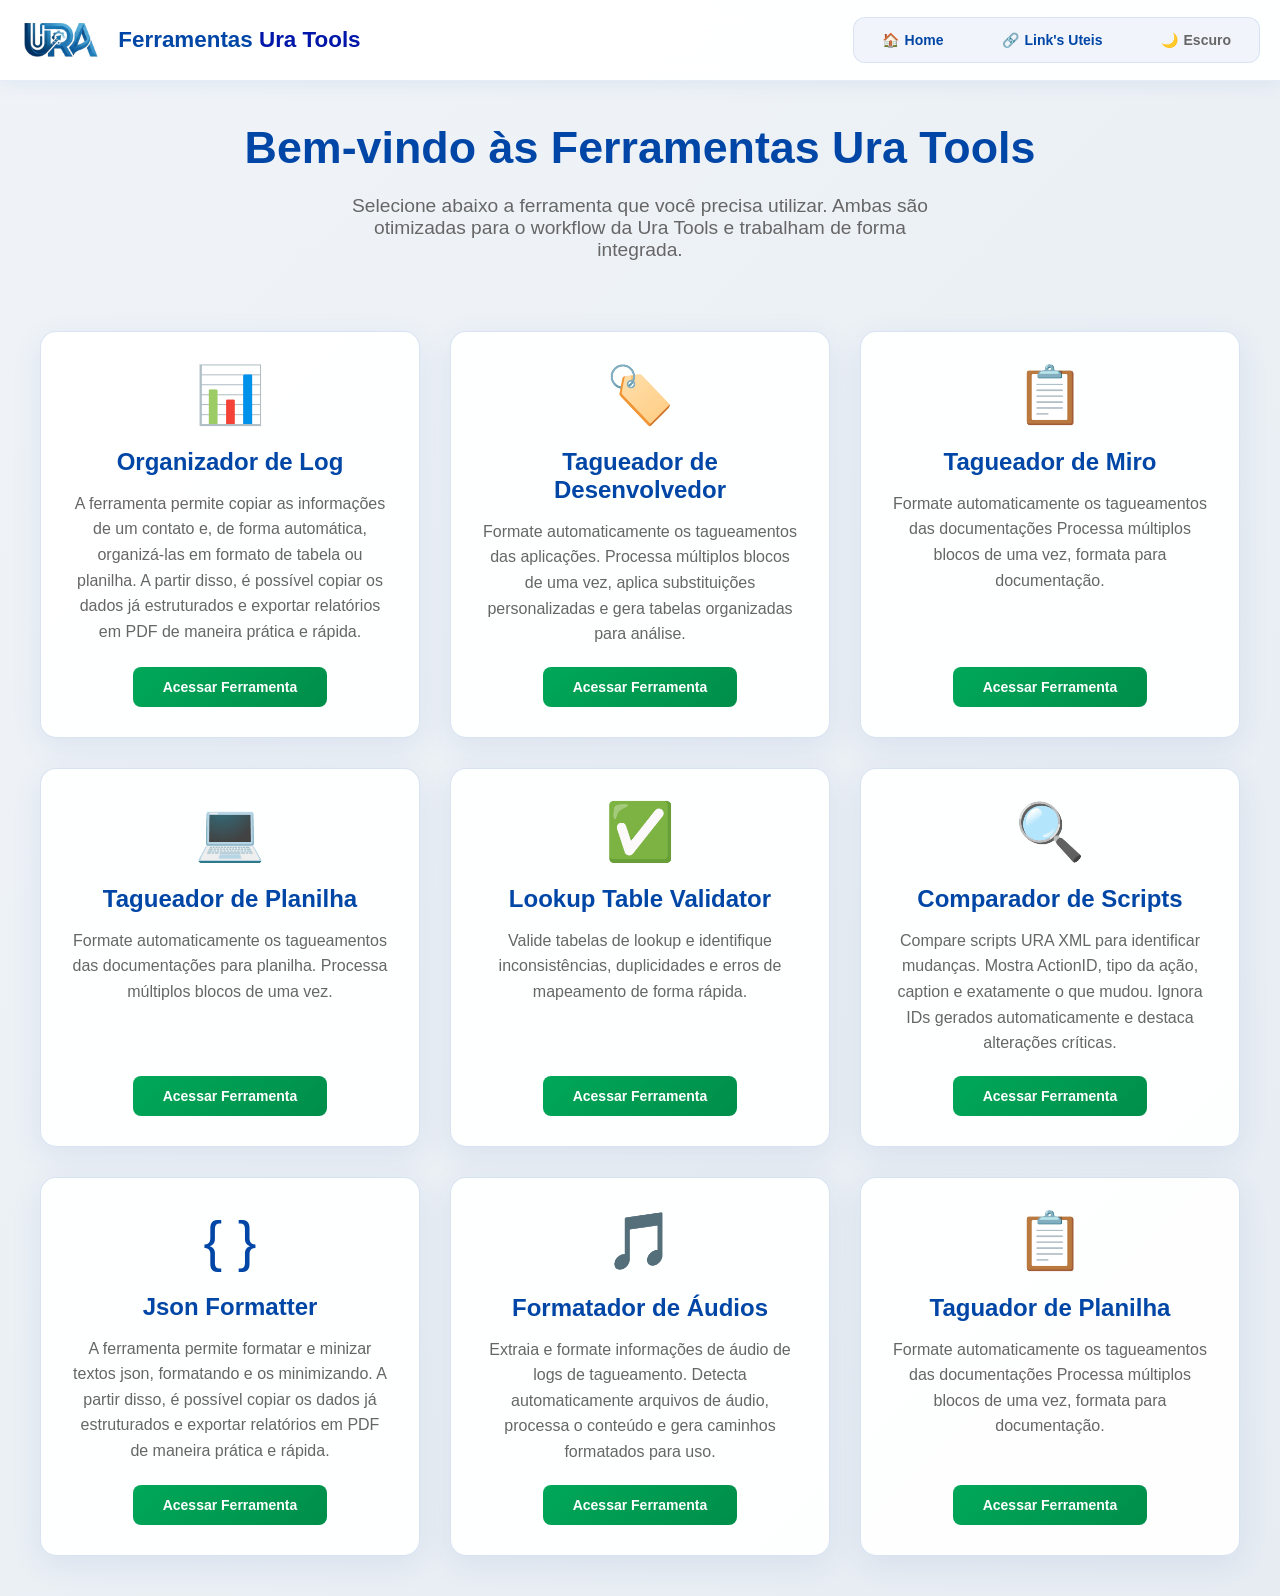
==== index.html @ 06b14080 "Update index.html" ====
<!DOCTYPE html>
<html lang="pt-BR">

<head>
    <meta charset="UTF-8">
    <link rel="icon" href="img/logo_ura_tools.png" type="image/png">
    <meta name="viewport" content="width=device-width, initial-scale=1.0">
    <title>Ferramentas Ura Tools</title>
    <style>
        * {
          box-sizing: border-box;
          margin: 0;
          padding: 0;
        }
    
        body {
          font-family: -apple-system, BlinkMacSystemFont, 'Segoe UI', 'Roboto', 'Oxygen', 'Ubuntu', 'Cantarell', sans-serif;
          background: linear-gradient(135deg, #f0f4f8 0%, #e6ecf2 100%);
          min-height: 100vh;
          color: #333333;
          display: flex;
          flex-direction: column;
          transition: background 0.3s, color 0.3s;
        }
    
        /* Header com logo e menu suspenso */
        .main-header {
          background: rgba(255, 255, 255, 0.95);
          backdrop-filter: blur(10px);
          border-bottom: 1px solid rgba(0, 70, 166, 0.1);
          padding: 15px 20px;
          display: flex;
          justify-content: space-between;
          align-items: center;
          box-shadow: 0 2px 20px rgba(0, 70, 166, 0.08);
          position: sticky;
          top: 0;
          z-index: 1000;
          transition: background 0.3s, border-color 0.3s;
        }
    
        .logo-container {
          display: flex;
          align-items: center;
          gap: 15px;
        }
    
        .porto-logo {
          height: 50px;
          width: auto;
        }
    
        .header-title {
          font-size: 1.4rem;
          font-weight: 700;
          color: #0046A6;
        }
    
        .brand-accent {
          color: #0016a8;
          font-weight: 600;
        }
    
        /* Menu horizontal */
        .nav-menu {
          display: flex;
          gap: 10px;
          background: rgba(0, 70, 166, 0.05);
          border-radius: 12px;
          padding: 4px;
          border: 1px solid rgba(0, 70, 166, 0.1);
        }
    
        .nav-button {
          padding: 10px 24px;
          font-size: 14px;
          font-weight: 600;
          border: none;
          border-radius: 8px;
          cursor: pointer;
          transition: all 0.3s;
          background: transparent;
          color: #0046A6;
          text-decoration: none;
          display: flex;
          align-items: center;
          gap: 6px;
        }
    
        .nav-button:hover {
          background: rgba(0, 70, 166, 0.1);
        }
    
        .nav-button.active {
          background: linear-gradient(135deg, #0046A6 0%, #003580 100%);
          color: white;
          box-shadow: 0 4px 12px rgba(0, 70, 166, 0.2);
        }

        /* Botão Tema */
        #themeToggle {
          color: #666;
        }
        #themeToggle:hover {
          background: rgba(0, 0, 0, 0.05);
        }
    
        /* Conteúdo principal */
        .main-content {
          flex: 1;
          padding: 40px 20px;
          display: flex;
          flex-direction: column;
          align-items: center;
        }
    
        .welcome-container {
          text-align: center;
          max-width: 800px;
          margin: 0 auto;
        }
    
        .welcome-title {
          font-size: clamp(2rem, 4vw, 2.8rem);
          font-weight: 700;
          color: #0046A6;
          margin-bottom: 20px;
          line-height: 1.2;
        }
    
        .welcome-subtitle {
          color: #666666;
          font-size: clamp(1rem, 2vw, 1.2rem);
          margin-bottom: 40px;
          max-width: 600px;
          margin-left: auto;
          margin-right: auto;
        }
    
        /* Cards das ferramentas */
        .tools-container {
          display: grid;
          grid-template-columns: repeat(auto-fit, minmax(300px, 1fr));
          gap: 30px;
          width: 100%;
          max-width: 1200px;
          margin-top: 30px;
        }
    
        .tool-card {
          background: rgba(255, 255, 255, 0.95);
          border: 1px solid rgba(0, 70, 166, 0.15);
          border-radius: 16px;
          padding: 30px;
          box-shadow: 0 8px 32px rgba(0, 70, 166, 0.08);
          transition: all 0.3s ease;
          text-decoration: none;
          color: inherit;
          display: flex;
          flex-direction: column;
          align-items: center;
          text-align: center;
        }
    
        .tool-card:hover {
          transform: translateY(-5px);
          box-shadow: 0 12px 40px rgba(0, 70, 166, 0.15);
          border-color: rgba(0, 70, 166, 0.3);
        }
    
        .tool-icon {
          font-size: 3.5rem;
          margin-bottom: 20px;
          color: #00A859;
        }
    
        .tool-title {
          font-size: 1.5rem;
          font-weight: 700;
          color: #0046A6;
          margin-bottom: 15px;
        }
    
        .tool-description {
          color: #666666;
          font-size: 1rem;
          line-height: 1.6;
          margin-bottom: 20px;
        }
    
        .tool-button {
          padding: 12px 30px;
          font-size: 14px;
          font-weight: 600;
          border: none;
          border-radius: 8px;
          cursor: pointer;
          transition: all 0.3s;
          background: linear-gradient(135deg, #00A859 0%, #008E4A 100%);
          color: white;
          text-decoration: none;
          margin-top: auto;
        }
    
        .tool-button:hover {
          background: linear-gradient(135deg, #008E4A 0%, #00743B 100%);
          transform: translateY(-2px);
          box-shadow: 0 6px 20px rgba(0, 168, 89, 0.2);
        }

        /* ============================
           MODO ESCURO (DARK MODE)
           ============================ */
        body.dark-mode {
          background: linear-gradient(135deg, #121619 0%, #1a2229 100%);
          color: #e0e0e0;
        }
        
        body.dark-mode .main-header {
          background: rgba(22, 28, 36, 0.95);
          border-bottom: 1px solid rgba(255, 255, 255, 0.05);
          box-shadow: 0 2px 20px rgba(0, 0, 0, 0.3);
        }

        body.dark-mode .header-title,
        body.dark-mode .welcome-title,
        body.dark-mode .tool-title {
          color: #66a3ff;
        }

        body.dark-mode .brand-accent {
          color: #8cbfff;
        }

        body.dark-mode .nav-menu {
          background: rgba(255, 255, 255, 0.03);
          border-color: rgba(255, 255, 255, 0.05);
        }

        body.dark-mode .nav-button:not(.active) {
          color: #a0a0a0;
        }

        body.dark-mode .nav-button:not(.active):hover {
          background: rgba(255, 255, 255, 0.08);
          color: #ffffff;
        }

        body.dark-mode #themeToggle {
          color: #e0e0e0;
        }

        body.dark-mode .welcome-subtitle,
        body.dark-mode .tool-description {
          color: #a0a0a0;
        }

        body.dark-mode .tool-card {
          background: rgba(30, 38, 46, 0.95);
          border-color: rgba(255, 255, 255, 0.05);
          box-shadow: 0 8px 32px rgba(0, 0, 0, 0.2);
        }

        body.dark-mode .tool-card:hover {
          border-color: rgba(102, 163, 255, 0.3);
          box-shadow: 0 12px 40px rgba(0, 0, 0, 0.4);
        }
    
        /* Responsividade */
        @media (max-width: 768px) {
          .main-header {
            flex-direction: column;
            gap: 15px;
            padding: 15px;
          }
    
          .logo-container {
            flex-direction: column;
            text-align: center;
            gap: 10px;
          }
    
          .porto-logo {
            height: 40px;
          }
    
          .nav-menu {
            width: 100%;
            justify-content: center;
          }
    
          .nav-button {
            padding: 8px 16px;
            font-size: 13px;
            flex: 1;
            justify-content: center;
          }
    
          .tools-container {
            grid-template-columns: 1fr;
          }
    
          .tool-card {
            padding: 20px;
          }
        }
    
        @media (max-width: 480px) {
          .nav-menu {
            flex-direction: column;
            gap: 5px;
            background: transparent;
            border: none;
            padding: 0;
          }
    
          .nav-button {
            width: 100%;
            border: 1px solid rgba(0, 70, 166, 0.1);
            border-radius: 8px;
            background: rgba(255, 255, 255, 0.9);
          }

          body.dark-mode .nav-button {
            background: rgba(30, 38, 46, 0.9);
            border-color: rgba(255, 255, 255, 0.1);
          }
    
          .welcome-title {
            font-size: 1.8rem;
          }
    
          .main-content {
            padding: 20px 15px;
          }
        }
    </style>
</head>

<body>
    <!-- Header com logo e menu -->
    <header class="main-header">
        <div class="logo-container">
            <img src="img/logo_ura_tools.png" alt="Ura Tools" class="porto-logo" title="Ura Tools">
            <div class="header-title">Ferramentas <span class="brand-accent">Ura Tools</span></div>
        </div>

        <nav class="nav-menu">
            <a class='nav-button active' href=''>
                <span>🏠</span> Home
            </a>
            <a class='nav-button active' href='links_uteis.html'>
                <span>🔗</span> Link's Uteis
            </a>
            <!-- Botão de Modo Escuro adicionado aqui -->
            <button id="themeToggle" class="nav-button">
                <span id="themeIcon">🌙</span> <span id="themeText">Escuro</span>
            </button>
        </nav>
    </header>

    <!-- Conteúdo principal -->
    <main class="main-content">
        <div class="welcome-container">
            <h1 class="welcome-title">Bem-vindo às Ferramentas Ura Tools</h1>
            <p class="welcome-subtitle">
                Selecione abaixo a ferramenta que você precisa utilizar. Ambas são otimizadas para o workflow da Ura Tools e trabalham de forma integrada.
            </p>
        </div>

        <div class="tools-container">
            <!-- Card do Auto Tagueador -->
            <a href="https://ura-log-viewer-uni.netlify.app" class="tool-card">
                <div class="tool-icon">📊</div>
                <h2 class="tool-title">Organizador de Log</h2>
                <p class="tool-description">
                    A ferramenta permite copiar as informações de um contato e, de forma automática, organizá-las em formato de tabela ou planilha. A partir disso, é possível copiar os dados já estruturados e exportar relatórios em PDF de maneira prática e rápida. </p>
                <span class="tool-button">Acessar Ferramenta</span>
            </a>

            <a class='tool-card' href='/tagueador_porto.html'>
                <div class="tool-icon">🏷️</div>
                <h2 class="tool-title">Tagueador de Desenvolvedor</h2>
                <p class="tool-description">
                    Formate automaticamente os tagueamentos das aplicações. Processa múltiplos blocos de uma vez, aplica substituições personalizadas e gera tabelas organizadas para análise.
                </p>
                <span class="tool-button">Acessar Ferramenta</span>
            </a>

            <a href="https://ura-tag-builder.netlify.app" class="tool-card">
                <div class="tool-icon">📋</div>
                <h2 class="tool-title">Tagueador de Miro</h2>
                <p class="tool-description">
                    Formate automaticamente os tagueamentos das documentações Processa múltiplos blocos de uma vez, formata para documentação.
                </p>
                <span class="tool-button">Acessar Ferramenta</span>
            </a>

            <a class='tool-card' href='/tagueador_miro_planilha.html'>
                <div class="tool-icon">💻</div>
                <h2 class="tool-title">Tagueador de Planilha</h2>
                <p class="tool-description">
                    Formate automaticamente os tagueamentos das documentações para planilha. Processa múltiplos blocos de uma vez.
                </p>
                <span class="tool-button">Acessar Ferramenta</span>
            </a>

            <a href="https://lookup-table-validator.netlify.app" class="tool-card">
                <div class="tool-icon">✅</div>
                <h2 class="tool-title">Lookup Table Validator</h2>
                <p class="tool-description">
                    Valide tabelas de lookup e identifique inconsistências, duplicidades e erros de mapeamento de forma rápida.
                </p>
                <span class="tool-button">Acessar Ferramenta</span>
            </a>

            <!-- Card do Comparador de Scripts -->
            <a class='tool-card' href='/comparador_scripts.html'>
                <div class="tool-icon">🔍</div>
                <h2 class="tool-title">Comparador de Scripts</h2>
                <p class="tool-description">
                    Compare scripts URA XML para identificar mudanças. Mostra ActionID, tipo da ação, caption e exatamente o que mudou. Ignora IDs gerados automaticamente e destaca alterações críticas.
                </p>
                <span class="tool-button">Acessar Ferramenta</span>
            </a>

            <a class='tool-card' href='/json_formatter.html'>
                <div class="tool-icon" style="color: #0046A6;">{ }</div>
                <h2 class="tool-title">Json Formatter</h2>
                <p class="tool-description"> A ferramenta permite formatar e minizar textos json, formatando e os minimizando. A partir disso, é possível copiar os dados já estruturados e exportar relatórios em PDF de maneira prática e rápida.</p>
                <span class="tool-button">Acessar Ferramenta</span>
            </a>

            <!-- Card do Formatador de Áudios -->
            <a class='tool-card' href='/formatador_audios.html'>
                <div class="tool-icon">🎵</div>
                <h2 class="tool-title">Formatador de Áudios</h2>
                <p class="tool-description">
                    Extraia e formate informações de áudio de logs de tagueamento. Detecta automaticamente arquivos de áudio, processa o conteúdo e gera caminhos formatados para uso.
                </p>
                <span class="tool-button">Acessar Ferramenta</span>
            </a>

            <a class='tool-card' href='/tagueador_planilha_miro.html'>
                <div class="tool-icon">📋</div>
                <h2 class="tool-title">Taguador de Planilha</h2>
                <p class="tool-description">
                    Formate automaticamente os tagueamentos das documentações Processa múltiplos blocos de uma vez, formata para documentação.
                </p>
                <span class="tool-button">Acessar Ferramenta</span>
            </a>

        </div>
    </main>

    <script>
        document.addEventListener('DOMContentLoaded', function() {
            // Lógica do menu ativo
            const currentPage = window.location.pathname.split('/').pop() || 'index.html';
            const navButtons = document.querySelectorAll('a.nav-button');
            
            navButtons.forEach(button => {
                button.classList.remove('active');
                const href = button.getAttribute('href');
                if (currentPage === href || (currentPage === '' && href === 'index.html')) {
                    button.classList.add('active');
                }
            });

            // Lógica do Modo Escuro
            const themeToggle = document.getElementById('themeToggle');
            const themeIcon = document.getElementById('themeIcon');
            const themeText = document.getElementById('themeText');
            const body = document.body;

            // Verifica a preferência salva no localStorage ao carregar
            if (localStorage.getItem('theme') === 'dark') {
                body.classList.add('dark-mode');
                themeIcon.textContent = '☀️';
                themeText.textContent = 'Claro';
            }

            themeToggle.addEventListener('click', () => {
                body.classList.toggle('dark-mode');
                
                if (body.classList.contains('dark-mode')) {
                    localStorage.setItem('theme', 'dark');
                    themeIcon.textContent = '☀️';
                    themeText.textContent = 'Claro';
                } else {
                    localStorage.setItem('theme', 'light');
                    themeIcon.textContent = '🌙';
                    themeText.textContent = 'Escuro';
                }
            });
        });
    </script>
</body>
</html>
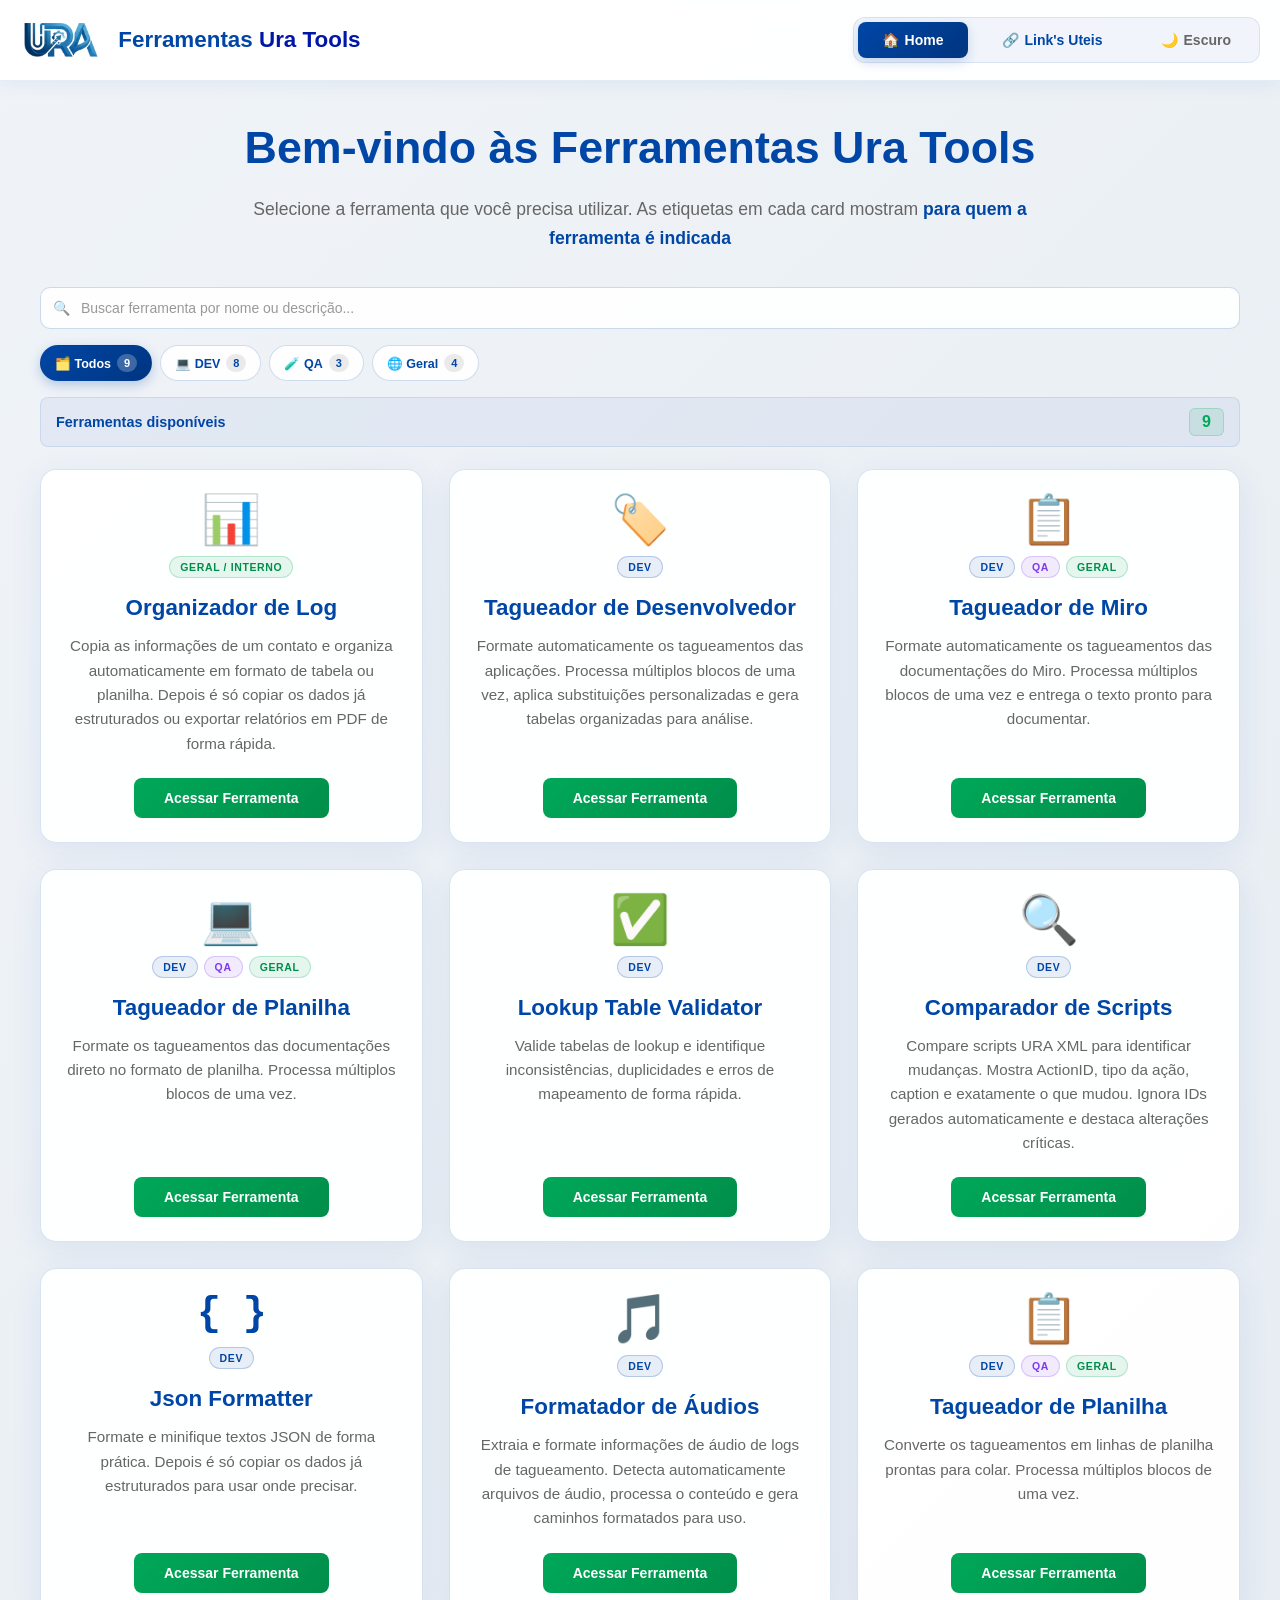
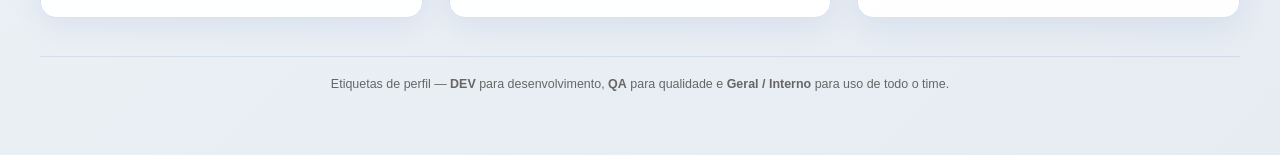
==== commit e1614fc0: "Update index.html" ====
--- a/index.html
+++ b/index.html
@@ -12,18 +12,32 @@
           margin: 0;
           padding: 0;
         }
-    
+
+        :root {
+          --azul: #0046A6;
+          --azul-esc: #003580;
+          --verde: #00A859;
+          --verde-esc: #008E4A;
+          --texto: #333333;
+          --muted: #666666;
+        }
+
+        html {
+          -webkit-text-size-adjust: 100%;
+        }
+
         body {
           font-family: -apple-system, BlinkMacSystemFont, 'Segoe UI', 'Roboto', 'Oxygen', 'Ubuntu', 'Cantarell', sans-serif;
           background: linear-gradient(135deg, #f0f4f8 0%, #e6ecf2 100%);
           min-height: 100vh;
-          color: #333333;
+          color: var(--texto);
           display: flex;
           flex-direction: column;
           transition: background 0.3s, color 0.3s;
-        }
-    
-        /* Header com logo e menu suspenso */
+          -webkit-font-smoothing: antialiased;
+        }
+
+        /* ===================== HEADER ===================== */
         .main-header {
           background: rgba(255, 255, 255, 0.95);
           backdrop-filter: blur(10px);
@@ -38,30 +52,29 @@
           z-index: 1000;
           transition: background 0.3s, border-color 0.3s;
         }
-    
+
         .logo-container {
           display: flex;
           align-items: center;
           gap: 15px;
         }
-    
+
         .porto-logo {
           height: 50px;
           width: auto;
         }
-    
+
         .header-title {
           font-size: 1.4rem;
           font-weight: 700;
           color: #0046A6;
         }
-    
+
         .brand-accent {
           color: #0016a8;
           font-weight: 600;
         }
-    
-        /* Menu horizontal */
+
         .nav-menu {
           display: flex;
           gap: 10px;
@@ -70,7 +83,7 @@
           padding: 4px;
           border: 1px solid rgba(0, 70, 166, 0.1);
         }
-    
+
         .nav-button {
           padding: 10px 24px;
           font-size: 14px;
@@ -85,41 +98,50 @@
           display: flex;
           align-items: center;
           gap: 6px;
-        }
-    
+          font-family: inherit;
+        }
+
         .nav-button:hover {
           background: rgba(0, 70, 166, 0.1);
         }
-    
+
         .nav-button.active {
           background: linear-gradient(135deg, #0046A6 0%, #003580 100%);
           color: white;
           box-shadow: 0 4px 12px rgba(0, 70, 166, 0.2);
         }
 
-        /* Botão Tema */
+        .nav-button:focus-visible,
+        .chip:focus-visible,
+        .search input:focus-visible {
+          outline: 2px solid var(--verde);
+          outline-offset: 2px;
+        }
+
         #themeToggle {
           color: #666;
         }
+
         #themeToggle:hover {
           background: rgba(0, 0, 0, 0.05);
         }
-    
-        /* Conteúdo principal */
+
+        /* ===================== CONTEÚDO ===================== */
         .main-content {
           flex: 1;
-          padding: 40px 20px;
+          padding: 40px 20px 60px;
           display: flex;
           flex-direction: column;
           align-items: center;
-        }
-    
+          width: 100%;
+        }
+
         .welcome-container {
           text-align: center;
-          max-width: 800px;
+          max-width: 840px;
           margin: 0 auto;
         }
-    
+
         .welcome-title {
           font-size: clamp(2rem, 4vw, 2.8rem);
           font-weight: 700;
@@ -127,33 +149,199 @@
           margin-bottom: 20px;
           line-height: 1.2;
         }
-    
+
         .welcome-subtitle {
-          color: #666666;
-          font-size: clamp(1rem, 2vw, 1.2rem);
-          margin-bottom: 40px;
-          max-width: 600px;
-          margin-left: auto;
-          margin-right: auto;
-        }
-    
-        /* Cards das ferramentas */
+          color: var(--muted);
+          font-size: clamp(1rem, 2vw, 1.1rem);
+          line-height: 1.65;
+          margin: 0 auto;
+        }
+
+        .welcome-subtitle strong {
+          color: #0046A6;
+          font-weight: 600;
+        }
+
+        /* ===================== TOOLBAR ===================== */
+        .tools-section {
+          width: 100%;
+          max-width: 1200px;
+          margin-top: 34px;
+        }
+
+        .toolbar {
+          display: flex;
+          gap: 12px;
+          flex-wrap: wrap;
+          align-items: center;
+          margin-bottom: 16px;
+        }
+
+        .search {
+          position: relative;
+          flex: 1;
+          min-width: 240px;
+        }
+
+        .search::before {
+          content: "🔍";
+          position: absolute;
+          left: 13px;
+          top: 50%;
+          transform: translateY(-50%);
+          font-size: 14px;
+          opacity: 0.65;
+          pointer-events: none;
+          line-height: 1;
+        }
+
+        .search input {
+          width: 100%;
+          padding: 12px 46px 12px 40px;
+          border: 1px solid rgba(0, 70, 166, 0.2);
+          border-radius: 10px;
+          font-family: inherit;
+          font-size: 14px;
+          background: rgba(255, 255, 255, 0.9);
+          color: var(--texto);
+          transition: all 0.3s;
+        }
+
+        .search input::placeholder {
+          color: #999999;
+        }
+
+        .search input:focus {
+          border-color: var(--verde);
+          outline: none;
+          box-shadow: 0 0 0 3px rgba(0, 168, 89, 0.1);
+        }
+
+        .search input::-webkit-search-cancel-button {
+          display: none;
+        }
+
+        .search__clear {
+          position: absolute;
+          right: 8px;
+          top: 50%;
+          transform: translateY(-50%);
+          border: none;
+          background: transparent;
+          cursor: pointer;
+          font-size: 14px;
+          line-height: 1;
+          color: var(--muted);
+          padding: 7px 9px;
+          border-radius: 7px;
+          font-family: inherit;
+          transition: background 0.2s, color 0.2s;
+          display: none;
+        }
+
+        .search__clear:hover {
+          background: rgba(0, 70, 166, 0.08);
+          color: #0046A6;
+        }
+
+        .search__clear.is-visible {
+          display: block;
+        }
+
+        /* ===================== CHIPS DE FILTRO ===================== */
+        .chips {
+          display: flex;
+          flex-wrap: wrap;
+          gap: 8px;
+          margin-bottom: 16px;
+        }
+
+        .chip {
+          display: inline-flex;
+          align-items: center;
+          gap: 6px;
+          padding: 8px 14px;
+          border-radius: 999px;
+          border: 1px solid rgba(0, 70, 166, 0.18);
+          background: rgba(255, 255, 255, 0.9);
+          color: #0046A6;
+          font-family: inherit;
+          font-size: 12.5px;
+          font-weight: 600;
+          cursor: pointer;
+          transition: all 0.25s;
+          white-space: nowrap;
+        }
+
+        .chip:hover {
+          background: rgba(0, 70, 166, 0.08);
+          transform: translateY(-1px);
+        }
+
+        .chip.active {
+          background: linear-gradient(135deg, #0046A6 0%, #003580 100%);
+          color: #ffffff;
+          border-color: transparent;
+          box-shadow: 0 4px 12px rgba(0, 70, 166, 0.25);
+        }
+
+        .chip__count {
+          font-size: 11px;
+          font-weight: 700;
+          background: rgba(0, 0, 0, 0.08);
+          border-radius: 999px;
+          padding: 1px 7px;
+          line-height: 1.5;
+        }
+
+        .chip.active .chip__count {
+          background: rgba(255, 255, 255, 0.24);
+        }
+
+        /* ===================== CONTADOR ===================== */
+        .contador-resultados {
+          display: flex;
+          align-items: center;
+          justify-content: space-between;
+          margin-bottom: 22px;
+          padding: 10px 15px;
+          background: rgba(0, 70, 166, 0.05);
+          border-radius: 8px;
+          border: 1px solid rgba(0, 70, 166, 0.1);
+        }
+
+        .contador-texto {
+          font-weight: 600;
+          color: #0046A6;
+          font-size: 0.9rem;
+        }
+
+        .contador-numero {
+          font-weight: 700;
+          color: #00A859;
+          background: rgba(0, 168, 89, 0.1);
+          padding: 4px 12px;
+          border-radius: 6px;
+          border: 1px solid rgba(0, 168, 89, 0.2);
+          font-variant-numeric: tabular-nums;
+        }
+
+        /* ===================== GRID DE FERRAMENTAS ===================== */
         .tools-container {
           display: grid;
-          grid-template-columns: repeat(auto-fit, minmax(300px, 1fr));
-          gap: 30px;
+          grid-template-columns: repeat(auto-fit, minmax(290px, 1fr));
+          gap: 26px;
           width: 100%;
-          max-width: 1200px;
-          margin-top: 30px;
-        }
-    
+        }
+
         .tool-card {
+          position: relative;
           background: rgba(255, 255, 255, 0.95);
           border: 1px solid rgba(0, 70, 166, 0.15);
           border-radius: 16px;
-          padding: 30px;
+          padding: 26px 24px 24px;
           box-shadow: 0 8px 32px rgba(0, 70, 166, 0.08);
-          transition: all 0.3s ease;
+          transition: transform 0.3s ease, box-shadow 0.3s ease, border-color 0.3s ease, background 0.3s ease;
           text-decoration: none;
           color: inherit;
           display: flex;
@@ -161,33 +349,101 @@
           align-items: center;
           text-align: center;
         }
-    
+
         .tool-card:hover {
           transform: translateY(-5px);
           box-shadow: 0 12px 40px rgba(0, 70, 166, 0.15);
           border-color: rgba(0, 70, 166, 0.3);
         }
-    
+
+        .tool-card:focus-visible {
+          outline: 3px solid rgba(0, 168, 89, 0.5);
+          outline-offset: 3px;
+        }
+
+        .tool-card.is-hidden {
+          display: none;
+        }
+
+        .tool-card__head {
+          display: flex;
+          flex-direction: column;
+          align-items: center;
+          gap: 12px;
+          width: 100%;
+          margin-bottom: 16px;
+        }
+
         .tool-icon {
-          font-size: 3.5rem;
-          margin-bottom: 20px;
+          font-size: 3rem;
+          line-height: 1;
           color: #00A859;
         }
-    
+
+        .tool-icon--code {
+          color: #0046A6;
+          font-family: 'Courier New', Courier, monospace;
+          font-weight: 700;
+          font-size: 2.5rem;
+          letter-spacing: -0.03em;
+        }
+
+        /* ===================== ETIQUETAS DE PERFIL ===================== */
+        .tool-tags {
+          display: flex;
+          flex-wrap: wrap;
+          justify-content: center;
+          gap: 6px;
+        }
+
+        .tag {
+          display: inline-flex;
+          align-items: center;
+          gap: 4px;
+          padding: 4px 10px;
+          border-radius: 999px;
+          font-size: 10.5px;
+          font-weight: 700;
+          letter-spacing: 0.06em;
+          text-transform: uppercase;
+          white-space: nowrap;
+          border: 1px solid transparent;
+        }
+
+        .tag--dev {
+          color: #0046A6;
+          background: rgba(0, 70, 166, 0.09);
+          border-color: rgba(0, 70, 166, 0.22);
+        }
+
+        .tag--qa {
+          color: #7c3aed;
+          background: rgba(124, 58, 237, 0.10);
+          border-color: rgba(124, 58, 237, 0.22);
+        }
+
+        .tag--geral {
+          color: #008E4A;
+          background: rgba(0, 168, 89, 0.10);
+          border-color: rgba(0, 168, 89, 0.22);
+        }
+
         .tool-title {
-          font-size: 1.5rem;
+          font-size: 1.4rem;
           font-weight: 700;
           color: #0046A6;
-          margin-bottom: 15px;
-        }
-    
+          margin-bottom: 12px;
+          line-height: 1.25;
+        }
+
         .tool-description {
-          color: #666666;
-          font-size: 1rem;
+          color: var(--muted);
+          font-size: 0.95rem;
           line-height: 1.6;
-          margin-bottom: 20px;
-        }
-    
+          margin-bottom: 22px;
+          flex-grow: 1;
+        }
+
         .tool-button {
           padding: 12px 30px;
           font-size: 14px;
@@ -201,21 +457,63 @@
           text-decoration: none;
           margin-top: auto;
         }
-    
-        .tool-button:hover {
+
+        .tool-card:hover .tool-button {
           background: linear-gradient(135deg, #008E4A 0%, #00743B 100%);
-          transform: translateY(-2px);
           box-shadow: 0 6px 20px rgba(0, 168, 89, 0.2);
         }
 
+        /* ===================== ESTADO VAZIO ===================== */
+        .empty-state {
+          padding: 50px 20px;
+          text-align: center;
+          color: var(--muted);
+          border: 1px dashed rgba(0, 70, 166, 0.2);
+          border-radius: 12px;
+          background: rgba(0, 70, 166, 0.02);
+        }
+
+        .empty-state[hidden] {
+          display: none;
+        }
+
+        .empty-state__icon {
+          font-size: 2rem;
+          display: block;
+          margin-bottom: 10px;
+        }
+
+        .empty-state__title {
+          font-weight: 700;
+          color: #0046A6;
+          margin-bottom: 4px;
+        }
+
+        .empty-state__text {
+          font-size: 0.85rem;
+        }
+
+        /* ===================== RODAPÉ ===================== */
+        .page-footer {
+          width: 100%;
+          max-width: 1200px;
+          margin-top: 38px;
+          padding-top: 18px;
+          border-top: 1px solid rgba(0, 70, 166, 0.1);
+          font-size: 0.78rem;
+          color: var(--muted);
+          text-align: center;
+          line-height: 1.6;
+        }
+
         /* ============================
-           MODO ESCURO (DARK MODE)
+           MODO ESCURO
            ============================ */
         body.dark-mode {
           background: linear-gradient(135deg, #121619 0%, #1a2229 100%);
           color: #e0e0e0;
         }
-        
+
         body.dark-mode .main-header {
           background: rgba(22, 28, 36, 0.95);
           border-bottom: 1px solid rgba(255, 255, 255, 0.05);
@@ -224,7 +522,10 @@
 
         body.dark-mode .header-title,
         body.dark-mode .welcome-title,
-        body.dark-mode .tool-title {
+        body.dark-mode .tool-title,
+        body.dark-mode .contador-texto,
+        body.dark-mode .empty-state__title,
+        body.dark-mode .welcome-subtitle strong {
           color: #66a3ff;
         }
 
@@ -251,7 +552,9 @@
         }
 
         body.dark-mode .welcome-subtitle,
-        body.dark-mode .tool-description {
+        body.dark-mode .tool-description,
+        body.dark-mode .page-footer,
+        body.dark-mode .empty-state {
           color: #a0a0a0;
         }
 
@@ -265,46 +568,120 @@
           border-color: rgba(102, 163, 255, 0.3);
           box-shadow: 0 12px 40px rgba(0, 0, 0, 0.4);
         }
-    
-        /* Responsividade */
+
+        body.dark-mode .tool-icon--code {
+          color: #66a3ff;
+        }
+
+        body.dark-mode .tag--dev {
+          color: #8cbfff;
+          background: rgba(102, 163, 255, 0.14);
+          border-color: rgba(102, 163, 255, 0.28);
+        }
+
+        body.dark-mode .tag--qa {
+          color: #c4a3ff;
+          background: rgba(196, 163, 255, 0.14);
+          border-color: rgba(196, 163, 255, 0.28);
+        }
+
+        body.dark-mode .tag--geral {
+          color: #4ade80;
+          background: rgba(74, 222, 128, 0.14);
+          border-color: rgba(74, 222, 128, 0.28);
+        }
+
+        body.dark-mode .search input {
+          background: rgba(22, 28, 36, 0.9);
+          border-color: rgba(255, 255, 255, 0.1);
+          color: #e0e0e0;
+        }
+
+        body.dark-mode .search input::placeholder {
+          color: #666;
+        }
+
+        body.dark-mode .search__clear:hover {
+          background: rgba(255, 255, 255, 0.08);
+          color: #e0e0e0;
+        }
+
+        body.dark-mode .chip {
+          background: rgba(30, 38, 46, 0.9);
+          border-color: rgba(255, 255, 255, 0.08);
+          color: #a9c0e0;
+        }
+
+        body.dark-mode .chip:hover {
+          background: rgba(255, 255, 255, 0.06);
+        }
+
+        body.dark-mode .chip.active {
+          background: linear-gradient(135deg, #0052d7 0%, #003580 100%);
+          color: #ffffff;
+        }
+
+        body.dark-mode .chip__count {
+          background: rgba(255, 255, 255, 0.1);
+        }
+
+        body.dark-mode .contador-resultados {
+          background: rgba(255, 255, 255, 0.03);
+          border-color: rgba(255, 255, 255, 0.05);
+        }
+
+        body.dark-mode .empty-state {
+          border-color: rgba(255, 255, 255, 0.12);
+          background: rgba(255, 255, 255, 0.02);
+        }
+
+        body.dark-mode .page-footer {
+          border-top-color: rgba(255, 255, 255, 0.07);
+        }
+
+        /* ===================== RESPONSIVO ===================== */
         @media (max-width: 768px) {
           .main-header {
             flex-direction: column;
             gap: 15px;
             padding: 15px;
           }
-    
+
           .logo-container {
             flex-direction: column;
             text-align: center;
             gap: 10px;
           }
-    
+
           .porto-logo {
             height: 40px;
           }
-    
+
           .nav-menu {
             width: 100%;
             justify-content: center;
           }
-    
+
           .nav-button {
             padding: 8px 16px;
             font-size: 13px;
             flex: 1;
             justify-content: center;
           }
-    
+
+          .main-content {
+            padding: 28px 15px 46px;
+          }
+
           .tools-container {
             grid-template-columns: 1fr;
           }
-    
+
           .tool-card {
-            padding: 20px;
-          }
-        }
-    
+            padding: 22px 18px 20px;
+          }
+        }
+
         @media (max-width: 480px) {
           .nav-menu {
             flex-direction: column;
@@ -313,7 +690,7 @@
             border: none;
             padding: 0;
           }
-    
+
           .nav-button {
             width: 100%;
             border: 1px solid rgba(0, 70, 166, 0.1);
@@ -325,13 +702,30 @@
             background: rgba(30, 38, 46, 0.9);
             border-color: rgba(255, 255, 255, 0.1);
           }
-    
+
           .welcome-title {
             font-size: 1.8rem;
           }
-    
-          .main-content {
-            padding: 20px 15px;
+
+          .tool-icon {
+            font-size: 2.6rem;
+          }
+
+          .tool-title {
+            font-size: 1.25rem;
+          }
+
+          .tool-button {
+            width: 100%;
+            text-align: center;
+          }
+        }
+
+        @media (prefers-reduced-motion: reduce) {
+          *, *::before, *::after {
+            animation-duration: 0.01ms !important;
+            animation-iteration-count: 1 !important;
+            transition-duration: 0.01ms !important;
           }
         }
     </style>
@@ -346,14 +740,13 @@
         </div>
 
         <nav class="nav-menu">
-            <a class='nav-button active' href=''>
+            <a href="index.html" class="nav-button active">
                 <span>🏠</span> Home
             </a>
-            <a class='nav-button active' href='links_uteis.html'>
+            <a href="links_uteis.html" class="nav-button">
                 <span>🔗</span> Link's Uteis
             </a>
-            <!-- Botão de Modo Escuro adicionado aqui -->
-            <button id="themeToggle" class="nav-button">
+            <button id="themeToggle" class="nav-button" type="button">
                 <span id="themeIcon">🌙</span> <span id="themeText">Escuro</span>
             </button>
         </nav>
@@ -364,135 +757,354 @@
         <div class="welcome-container">
             <h1 class="welcome-title">Bem-vindo às Ferramentas Ura Tools</h1>
             <p class="welcome-subtitle">
-                Selecione abaixo a ferramenta que você precisa utilizar. Ambas são otimizadas para o workflow da Ura Tools e trabalham de forma integrada.
+                Selecione a ferramenta que você precisa utilizar. As etiquetas em cada card mostram
+                <strong>para quem a ferramenta é indicada</strong>
             </p>
         </div>
 
-        <div class="tools-container">
-            <!-- Card do Auto Tagueador -->
-            <a href="https://ura-log-viewer-uni.netlify.app" class="tool-card">
-                <div class="tool-icon">📊</div>
-                <h2 class="tool-title">Organizador de Log</h2>
-                <p class="tool-description">
-                    A ferramenta permite copiar as informações de um contato e, de forma automática, organizá-las em formato de tabela ou planilha. A partir disso, é possível copiar os dados já estruturados e exportar relatórios em PDF de maneira prática e rápida. </p>
-                <span class="tool-button">Acessar Ferramenta</span>
-            </a>
-
-            <a class='tool-card' href='/tagueador_porto.html'>
-                <div class="tool-icon">🏷️</div>
-                <h2 class="tool-title">Tagueador de Desenvolvedor</h2>
-                <p class="tool-description">
-                    Formate automaticamente os tagueamentos das aplicações. Processa múltiplos blocos de uma vez, aplica substituições personalizadas e gera tabelas organizadas para análise.
-                </p>
-                <span class="tool-button">Acessar Ferramenta</span>
-            </a>
-
-            <a href="https://ura-tag-builder.netlify.app" class="tool-card">
-                <div class="tool-icon">📋</div>
-                <h2 class="tool-title">Tagueador de Miro</h2>
-                <p class="tool-description">
-                    Formate automaticamente os tagueamentos das documentações Processa múltiplos blocos de uma vez, formata para documentação.
-                </p>
-                <span class="tool-button">Acessar Ferramenta</span>
-            </a>
-
-            <a class='tool-card' href='/tagueador_miro_planilha.html'>
-                <div class="tool-icon">💻</div>
-                <h2 class="tool-title">Tagueador de Planilha</h2>
-                <p class="tool-description">
-                    Formate automaticamente os tagueamentos das documentações para planilha. Processa múltiplos blocos de uma vez.
-                </p>
-                <span class="tool-button">Acessar Ferramenta</span>
-            </a>
-
-            <a href="https://lookup-table-validator.netlify.app" class="tool-card">
-                <div class="tool-icon">✅</div>
-                <h2 class="tool-title">Lookup Table Validator</h2>
-                <p class="tool-description">
-                    Valide tabelas de lookup e identifique inconsistências, duplicidades e erros de mapeamento de forma rápida.
-                </p>
-                <span class="tool-button">Acessar Ferramenta</span>
-            </a>
-
-            <!-- Card do Comparador de Scripts -->
-            <a class='tool-card' href='/comparador_scripts.html'>
-                <div class="tool-icon">🔍</div>
-                <h2 class="tool-title">Comparador de Scripts</h2>
-                <p class="tool-description">
-                    Compare scripts URA XML para identificar mudanças. Mostra ActionID, tipo da ação, caption e exatamente o que mudou. Ignora IDs gerados automaticamente e destaca alterações críticas.
-                </p>
-                <span class="tool-button">Acessar Ferramenta</span>
-            </a>
-
-            <a class='tool-card' href='/json_formatter.html'>
-                <div class="tool-icon" style="color: #0046A6;">{ }</div>
-                <h2 class="tool-title">Json Formatter</h2>
-                <p class="tool-description"> A ferramenta permite formatar e minizar textos json, formatando e os minimizando. A partir disso, é possível copiar os dados já estruturados e exportar relatórios em PDF de maneira prática e rápida.</p>
-                <span class="tool-button">Acessar Ferramenta</span>
-            </a>
-
-            <!-- Card do Formatador de Áudios -->
-            <a class='tool-card' href='/formatador_audios.html'>
-                <div class="tool-icon">🎵</div>
-                <h2 class="tool-title">Formatador de Áudios</h2>
-                <p class="tool-description">
-                    Extraia e formate informações de áudio de logs de tagueamento. Detecta automaticamente arquivos de áudio, processa o conteúdo e gera caminhos formatados para uso.
-                </p>
-                <span class="tool-button">Acessar Ferramenta</span>
-            </a>
-
-            <a class='tool-card' href='/tagueador_planilha_miro.html'>
-                <div class="tool-icon">📋</div>
-                <h2 class="tool-title">Taguador de Planilha</h2>
-                <p class="tool-description">
-                    Formate automaticamente os tagueamentos das documentações Processa múltiplos blocos de uma vez, formata para documentação.
-                </p>
-                <span class="tool-button">Acessar Ferramenta</span>
-            </a>
-
-        </div>
+        <section class="tools-section" aria-label="Lista de ferramentas">
+            <div class="toolbar">
+                <div class="search">
+                    <input
+                        type="search"
+                        id="searchInput"
+                        placeholder="Buscar ferramenta por nome ou descrição..."
+                        aria-label="Buscar ferramenta"
+                        autocomplete="off">
+                    <button class="search__clear" id="clearSearch" type="button" aria-label="Limpar busca">✕</button>
+                </div>
+            </div>
+
+            <div class="chips" id="chips" role="group" aria-label="Filtrar por perfil"></div>
+
+            <div class="contador-resultados">
+                <div class="contador-texto">Ferramentas disponíveis</div>
+                <div class="contador-numero" id="contadorNumero" aria-live="polite">0</div>
+            </div>
+
+            <div class="tools-container" id="toolsGrid">
+
+                <!-- ============ ORGANIZADOR DE LOG ============ -->
+                <a href="https://ura-log-viewer-uni.netlify.app" class="tool-card"
+                   target="_blank" rel="noopener noreferrer"
+                   data-audiences="geral">
+                    <div class="tool-card__head">
+                        <div class="tool-icon" aria-hidden="true">📊</div>
+                        <div class="tool-tags">
+                            <span class="tag tag--geral">Geral / Interno</span>
+                        </div>
+                    </div>
+                    <h2 class="tool-title">Organizador de Log</h2>
+                    <p class="tool-description">
+                        Copia as informações de um contato e organiza automaticamente em formato de tabela ou planilha.
+                        Depois é só copiar os dados já estruturados ou exportar relatórios em PDF de forma rápida.
+                    </p>
+                    <span class="tool-button">Acessar Ferramenta</span>
+                </a>
+
+                <!-- ============ TAGUEADOR DE DESENVOLVEDOR ============ -->
+                <a href="tagueador_porto.html" class="tool-card" data-audiences="dev">
+                    <div class="tool-card__head">
+                        <div class="tool-icon" aria-hidden="true">🏷️</div>
+                        <div class="tool-tags">
+                            <span class="tag tag--dev">DEV</span>
+                        </div>
+                    </div>
+                    <h2 class="tool-title">Tagueador de Desenvolvedor</h2>
+                    <p class="tool-description">
+                        Formate automaticamente os tagueamentos das aplicações. Processa múltiplos blocos de uma vez,
+                        aplica substituições personalizadas e gera tabelas organizadas para análise.
+                    </p>
+                    <span class="tool-button">Acessar Ferramenta</span>
+                </a>
+
+                <!-- ============ TAGUEADOR DE MIRO ============ -->
+                <a href="https://ura-tag-builder.netlify.app" class="tool-card"
+                   target="_blank" rel="noopener noreferrer"
+                   data-audiences="dev qa geral">
+                    <div class="tool-card__head">
+                        <div class="tool-icon" aria-hidden="true">📋</div>
+                        <div class="tool-tags">
+                            <span class="tag tag--dev">DEV</span>
+                            <span class="tag tag--qa">QA</span>
+                            <span class="tag tag--geral">Geral</span>
+                        </div>
+                    </div>
+                    <h2 class="tool-title">Tagueador de Miro</h2>
+                    <p class="tool-description">
+                        Formate automaticamente os tagueamentos das documentações do Miro.
+                        Processa múltiplos blocos de uma vez e entrega o texto pronto para documentar.
+                    </p>
+                    <span class="tool-button">Acessar Ferramenta</span>
+                </a>
+
+                <!-- ============ TAGUEADOR DE PLANILHA ============ -->
+                <a href="tagueador_miro_planilha.html" class="tool-card" data-audiences="dev qa geral">
+                    <div class="tool-card__head">
+                        <div class="tool-icon" aria-hidden="true">💻</div>
+                        <div class="tool-tags">
+                            <span class="tag tag--dev">DEV</span>
+                            <span class="tag tag--qa">QA</span>
+                            <span class="tag tag--geral">Geral</span>
+                        </div>
+                    </div>
+                    <h2 class="tool-title">Tagueador de Planilha</h2>
+                    <p class="tool-description">
+                        Formate os tagueamentos das documentações direto no formato de planilha.
+                        Processa múltiplos blocos de uma vez.
+                    </p>
+                    <span class="tool-button">Acessar Ferramenta</span>
+                </a>
+
+                <!-- ============ LOOKUP TABLE VALIDATOR ============ -->
+                <a href="https://lookup-table-validator.netlify.app" class="tool-card"
+                   target="_blank" rel="noopener noreferrer"
+                   data-audiences="dev">
+                    <div class="tool-card__head">
+                        <div class="tool-icon" aria-hidden="true">✅</div>
+                        <div class="tool-tags">
+                            <span class="tag tag--dev">DEV</span>
+                        </div>
+                    </div>
+                    <h2 class="tool-title">Lookup Table Validator</h2>
+                    <p class="tool-description">
+                        Valide tabelas de lookup e identifique inconsistências, duplicidades e erros de
+                        mapeamento de forma rápida.
+                    </p>
+                    <span class="tool-button">Acessar Ferramenta</span>
+                </a>
+
+                <!-- ============ COMPARADOR DE SCRIPTS ============ -->
+                <a href="comparador_scripts.html" class="tool-card" data-audiences="dev">
+                    <div class="tool-card__head">
+                        <div class="tool-icon" aria-hidden="true">🔍</div>
+                        <div class="tool-tags">
+                            <span class="tag tag--dev">DEV</span>
+                        </div>
+                    </div>
+                    <h2 class="tool-title">Comparador de Scripts</h2>
+                    <p class="tool-description">
+                        Compare scripts URA XML para identificar mudanças. Mostra ActionID, tipo da ação,
+                        caption e exatamente o que mudou. Ignora IDs gerados automaticamente e destaca
+                        alterações críticas.
+                    </p>
+                    <span class="tool-button">Acessar Ferramenta</span>
+                </a>
+
+                <!-- ============ JSON FORMATTER ============ -->
+                <a href="json_formatter.html" class="tool-card" data-audiences="dev">
+                    <div class="tool-card__head">
+                        <div class="tool-icon tool-icon--code" aria-hidden="true">{ }</div>
+                        <div class="tool-tags">
+                            <span class="tag tag--dev">DEV</span>
+                        </div>
+                    </div>
+                    <h2 class="tool-title">Json Formatter</h2>
+                    <p class="tool-description">
+                        Formate e minifique textos JSON de forma prática. Depois é só copiar os dados
+                        já estruturados para usar onde precisar.
+                    </p>
+                    <span class="tool-button">Acessar Ferramenta</span>
+                </a>
+
+                <!-- ============ FORMATADOR DE ÁUDIOS ============ -->
+                <a href="formatador_audios.html" class="tool-card" data-audiences="dev">
+                    <div class="tool-card__head">
+                        <div class="tool-icon" aria-hidden="true">🎵</div>
+                        <div class="tool-tags">
+                            <span class="tag tag--dev">DEV</span>
+                        </div>
+                    </div>
+                    <h2 class="tool-title">Formatador de Áudios</h2>
+                    <p class="tool-description">
+                        Extraia e formate informações de áudio de logs de tagueamento. Detecta automaticamente
+                        arquivos de áudio, processa o conteúdo e gera caminhos formatados para uso.
+                    </p>
+                    <span class="tool-button">Acessar Ferramenta</span>
+                </a>
+
+                <!-- ============ TAGUEADOR DE PLANILHA ============ -->
+                <a href="tagueador_planilha_miro.html" class="tool-card" data-audiences="dev qa geral">
+                    <div class="tool-card__head">
+                        <div class="tool-icon" aria-hidden="true">📋</div>
+                        <div class="tool-tags">
+                            <span class="tag tag--dev">DEV</span>
+                            <span class="tag tag--qa">QA</span>
+                            <span class="tag tag--geral">Geral</span>
+                        </div>
+                    </div>
+                    <h2 class="tool-title">Tagueador de Planilha</h2>
+                    <p class="tool-description">
+                        Converte os tagueamentos em linhas de planilha prontas para colar.
+                        Processa múltiplos blocos de uma vez.
+                    </p>
+                    <span class="tool-button">Acessar Ferramenta</span>
+                </a>
+
+            </div>
+
+            <div class="empty-state" id="emptyState" hidden>
+                <span class="empty-state__icon" aria-hidden="true">🔎</span>
+                <p class="empty-state__title">Nenhuma ferramenta encontrada</p>
+                <p class="empty-state__text">Tente outro termo de busca ou selecione o perfil "Todos".</p>
+            </div>
+
+            <p class="page-footer">
+                Etiquetas de perfil — <strong>DEV</strong> para desenvolvimento,
+                <strong>QA</strong> para qualidade e <strong>Geral / Interno</strong> para uso de todo o time.
+            </p>
+        </section>
     </main>
 
     <script>
-        document.addEventListener('DOMContentLoaded', function() {
-            // Lógica do menu ativo
-            const currentPage = window.location.pathname.split('/').pop() || 'index.html';
-            const navButtons = document.querySelectorAll('a.nav-button');
-            
-            navButtons.forEach(button => {
-                button.classList.remove('active');
-                const href = button.getAttribute('href');
-                if (currentPage === href || (currentPage === '' && href === 'index.html')) {
-                    button.classList.add('active');
-                }
-            });
-
-            // Lógica do Modo Escuro
+        document.addEventListener('DOMContentLoaded', function () {
+            /* ================= TEMA CLARO / ESCURO ================= */
             const themeToggle = document.getElementById('themeToggle');
             const themeIcon = document.getElementById('themeIcon');
             const themeText = document.getElementById('themeText');
             const body = document.body;
 
-            // Verifica a preferência salva no localStorage ao carregar
-            if (localStorage.getItem('theme') === 'dark') {
-                body.classList.add('dark-mode');
-                themeIcon.textContent = '☀️';
-                themeText.textContent = 'Claro';
+            function aplicarTema(escuro) {
+                body.classList.toggle('dark-mode', escuro);
+                themeIcon.textContent = escuro ? '☀️' : '🌙';
+                themeText.textContent = escuro ? 'Claro' : 'Escuro';
             }
 
-            themeToggle.addEventListener('click', () => {
-                body.classList.toggle('dark-mode');
-                
-                if (body.classList.contains('dark-mode')) {
-                    localStorage.setItem('theme', 'dark');
-                    themeIcon.textContent = '☀️';
-                    themeText.textContent = 'Claro';
-                } else {
-                    localStorage.setItem('theme', 'light');
-                    themeIcon.textContent = '🌙';
-                    themeText.textContent = 'Escuro';
+            aplicarTema(localStorage.getItem('theme') === 'dark');
+
+            themeToggle.addEventListener('click', function () {
+                const escuro = !body.classList.contains('dark-mode');
+                localStorage.setItem('theme', escuro ? 'dark' : 'light');
+                aplicarTema(escuro);
+            });
+
+            /* ================= MENU ATIVO ================= */
+            const paginaAtual = (window.location.pathname.split('/').pop() || 'index.html').toLowerCase();
+
+            document.querySelectorAll('a.nav-button').forEach(function (botao) {
+                botao.classList.remove('active');
+                const href = (botao.getAttribute('href') || '').toLowerCase();
+                if (!href) return;
+
+                const ehHome = (paginaAtual === 'index.html' || paginaAtual === '') &&
+                               (href === 'index.html' || href === './' || href === '');
+
+                if (href === paginaAtual || ehHome) {
+                    botao.classList.add('active');
                 }
             });
+
+            /* ================= FILTROS E BUSCA ================= */
+            const cards       = Array.from(document.querySelectorAll('.tool-card'));
+            const chipsEl     = document.getElementById('chips');
+            const contador    = document.getElementById('contadorNumero');
+            const emptyState  = document.getElementById('emptyState');
+            const buscaInput  = document.getElementById('searchInput');
+            const clearBtn    = document.getElementById('clearSearch');
+
+            const PERFIS = [
+                { id: 'todos', rotulo: 'Todos', icone: '🗂️' },
+                { id: 'dev',   rotulo: 'DEV',   icone: '💻' },
+                { id: 'qa',    rotulo: 'QA',    icone: '🧪' },
+                { id: 'geral', rotulo: 'Geral', icone: '🌐' }
+            ];
+
+            let perfilAtivo = 'todos';
+            let busca = '';
+
+            function normalizar(valor) {
+                return String(valor || '')
+                    .toLowerCase()
+                    .normalize('NFD')
+                    .replace(/[\u0300-\u036f]/g, '');
+            }
+
+            function perfisDoCard(card) {
+                return (card.dataset.audiences || '').split(/\s+/).filter(Boolean);
+            }
+
+            function montarChips() {
+                chipsEl.innerHTML = '';
+                const frag = document.createDocumentFragment();
+
+                PERFIS.forEach(function (perfil) {
+                    const total = perfil.id === 'todos'
+                        ? cards.length
+                        : cards.filter(c => perfisDoCard(c).indexOf(perfil.id) !== -1).length;
+
+                    const btn = document.createElement('button');
+                    btn.type = 'button';
+                    btn.className = 'chip' + (perfil.id === perfilAtivo ? ' active' : '');
+                    btn.dataset.perfil = perfil.id;
+
+                    const texto = document.createElement('span');
+                    texto.textContent = perfil.icone + ' ' + perfil.rotulo;
+
+                    const qtd = document.createElement('span');
+                    qtd.className = 'chip__count';
+                    qtd.textContent = total;
+
+                    btn.append(texto, qtd);
+
+                    btn.addEventListener('click', function () {
+                        perfilAtivo = perfil.id;
+                        chipsEl.querySelectorAll('.chip').forEach(c => c.classList.remove('active'));
+                        btn.classList.add('active');
+                        aplicarFiltros();
+                    });
+
+                    frag.appendChild(btn);
+                });
+
+                chipsEl.appendChild(frag);
+            }
+
+            function aplicarFiltros() {
+                const termo = normalizar(busca);
+                let visiveis = 0;
+
+                cards.forEach(function (card) {
+                    const okPerfil = perfilAtivo === 'todos' ||
+                                     perfisDoCard(card).indexOf(perfilAtivo) !== -1;
+
+                    const alvo = normalizar(card.textContent + ' ' + (card.getAttribute('href') || ''));
+                    const okBusca = !termo || alvo.indexOf(termo) !== -1;
+
+                    const mostrar = okPerfil && okBusca;
+                    card.classList.toggle('is-hidden', !mostrar);
+                    if (mostrar) visiveis++;
+                });
+
+                contador.textContent = visiveis;
+                emptyState.hidden = visiveis !== 0;
+            }
+
+            buscaInput.addEventListener('input', function () {
+                busca = buscaInput.value;
+                clearBtn.classList.toggle('is-visible', busca.length > 0);
+                aplicarFiltros();
+            });
+
+            buscaInput.addEventListener('keydown', function (e) {
+                if (e.key === 'Escape') {
+                    buscaInput.value = '';
+                    busca = '';
+                    clearBtn.classList.remove('is-visible');
+                    aplicarFiltros();
+                }
+            });
+
+            clearBtn.addEventListener('click', function () {
+                buscaInput.value = '';
+                busca = '';
+                clearBtn.classList.remove('is-visible');
+                aplicarFiltros();
+                buscaInput.focus();
+            });
+
+            /* ================= INICIALIZAÇÃO ================= */
+            montarChips();
+            aplicarFiltros();
         });
     </script>
 </body>
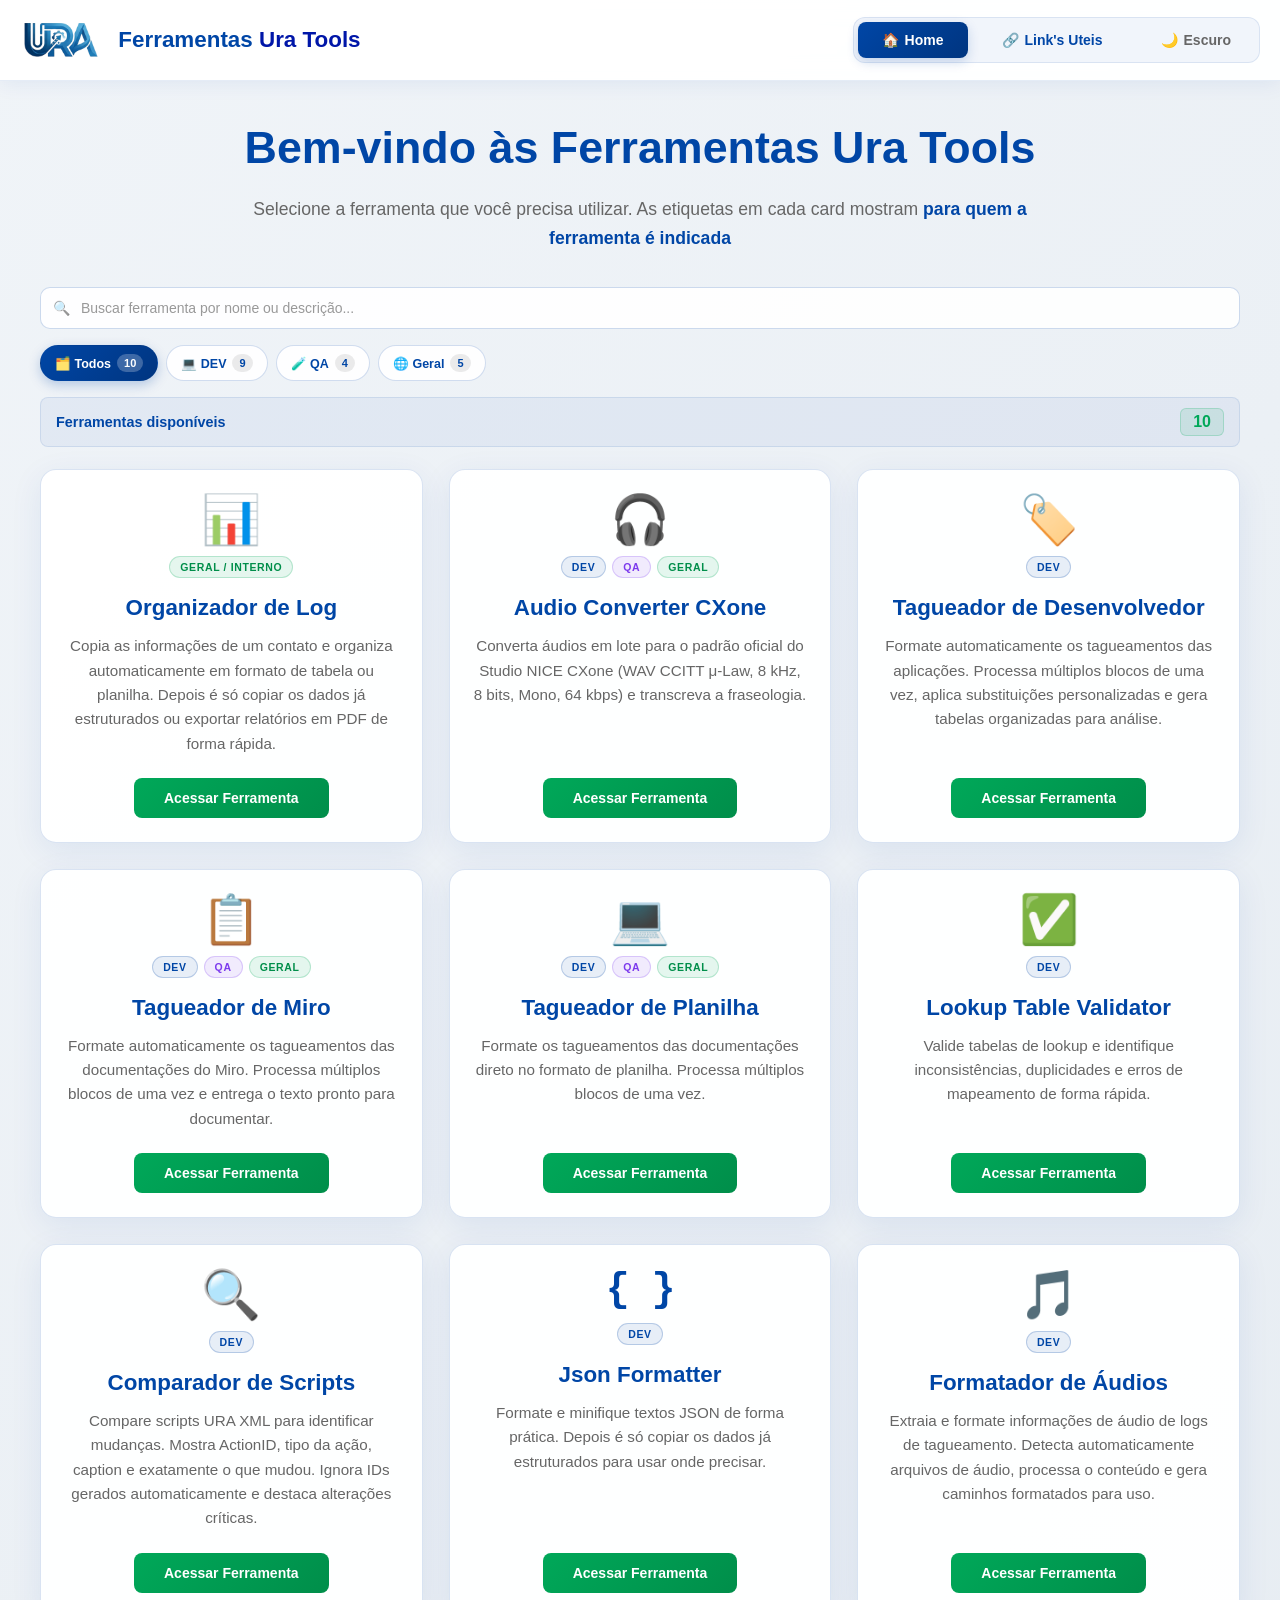
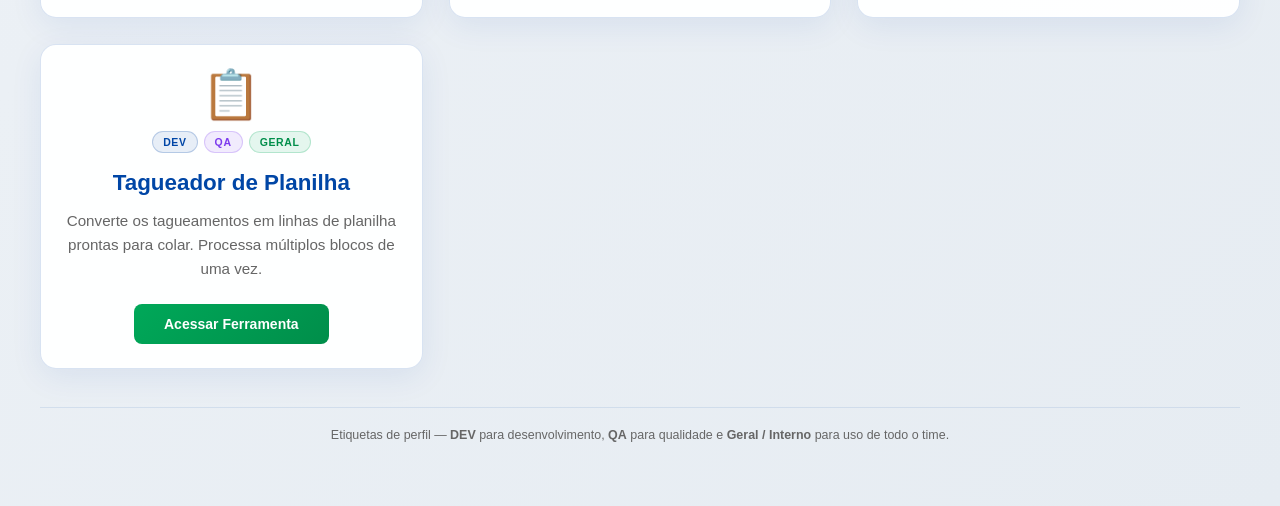
==== commit dc6ba8ea: "Update index.html" ====
--- a/index.html
+++ b/index.html
@@ -798,6 +798,23 @@
                     <p class="tool-description">
                         Copia as informações de um contato e organiza automaticamente em formato de tabela ou planilha.
                         Depois é só copiar os dados já estruturados ou exportar relatórios em PDF de forma rápida.
+                    </p>
+                    <span class="tool-button">Acessar Ferramenta</span>
+                </a>
+
+                <!-- ============ AUDIO CONVERTER CXONE ============ -->
+                <a href="audio_match.html" class="tool-card" data-audiences="dev qa geral">
+                    <div class="tool-card__head">
+                        <div class="tool-icon" aria-hidden="true">🎧</div>
+                        <div class="tool-tags">
+                            <span class="tag tag--dev">DEV</span>
+                            <span class="tag tag--qa">QA</span>
+                            <span class="tag tag--geral">Geral</span>
+                        </div>
+                    </div>
+                    <h2 class="tool-title">Audio Converter CXone</h2>
+                    <p class="tool-description">
+                        Converta áudios em lote para o padrão oficial do Studio NICE CXone (WAV CCITT μ-Law, 8 kHz, 8 bits, Mono, 64 kbps) e transcreva a fraseologia.
                     </p>
                     <span class="tool-button">Acessar Ferramenta</span>
                 </a>
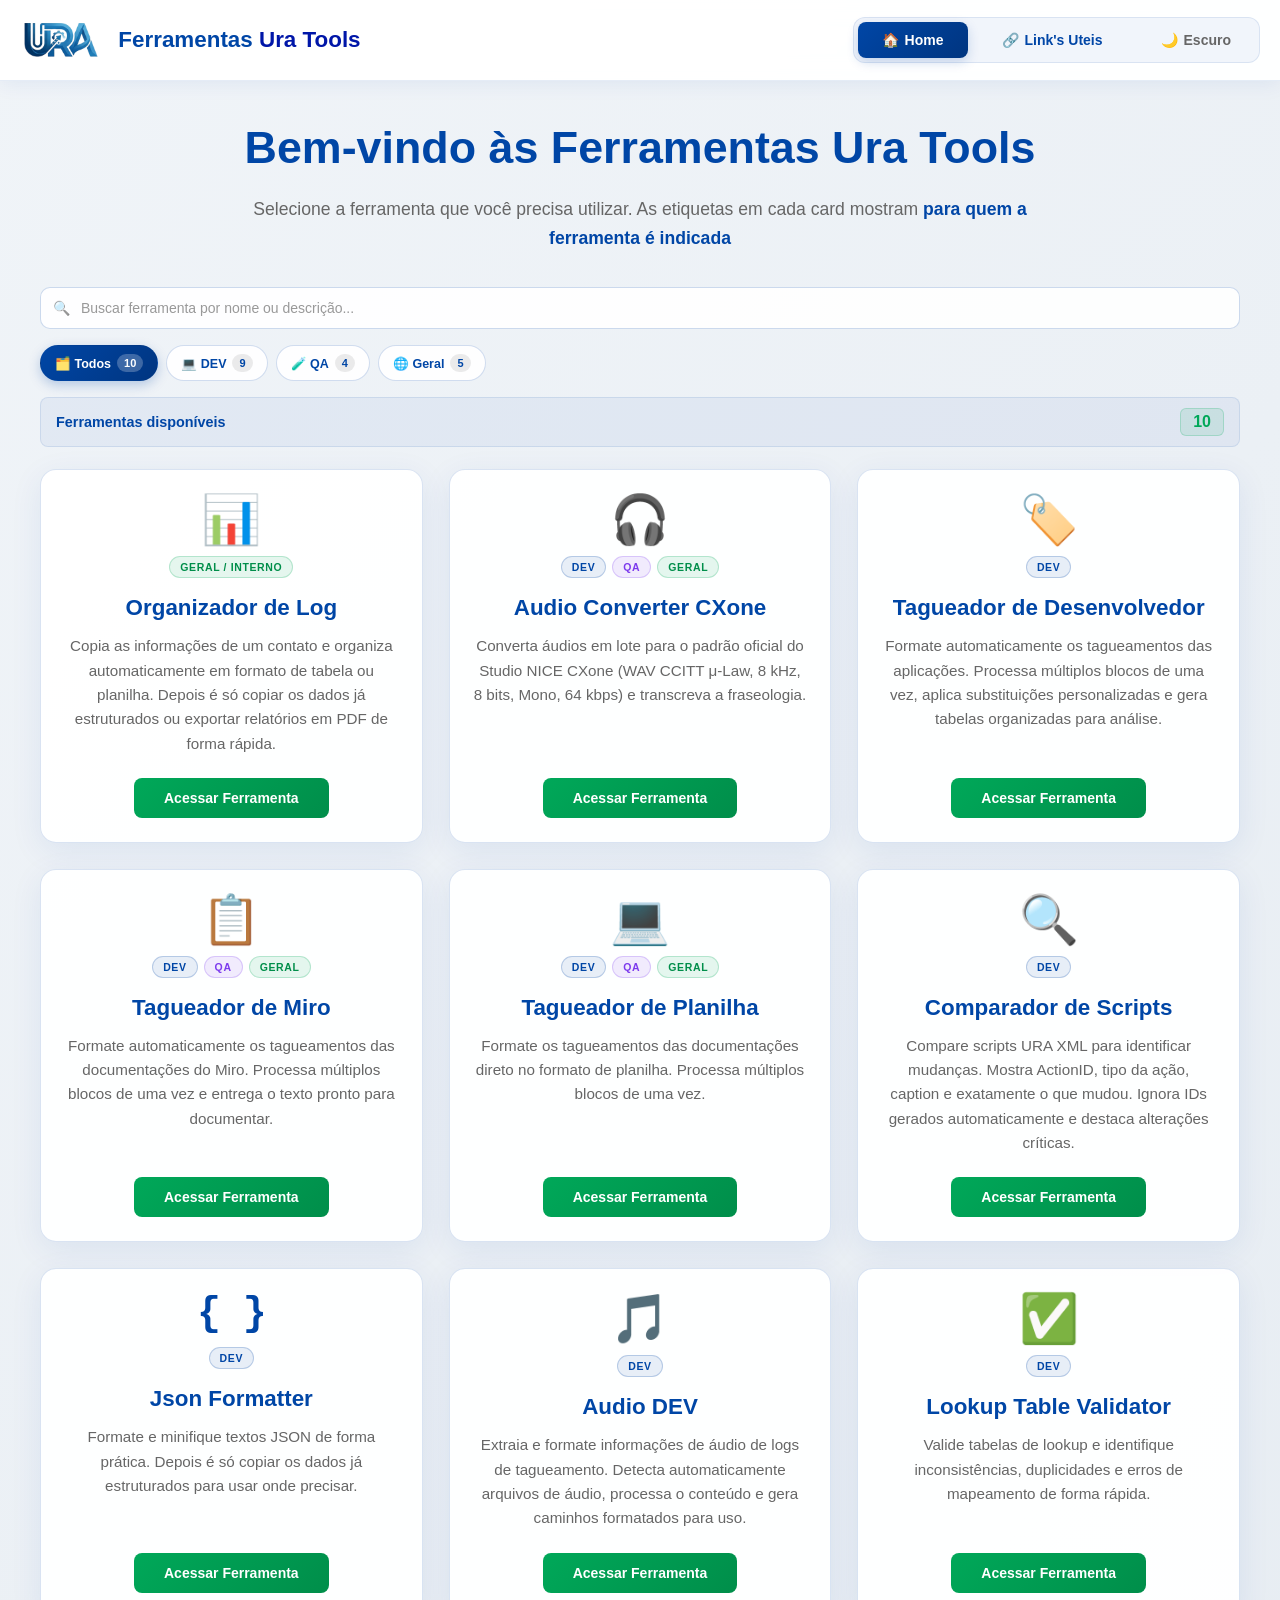
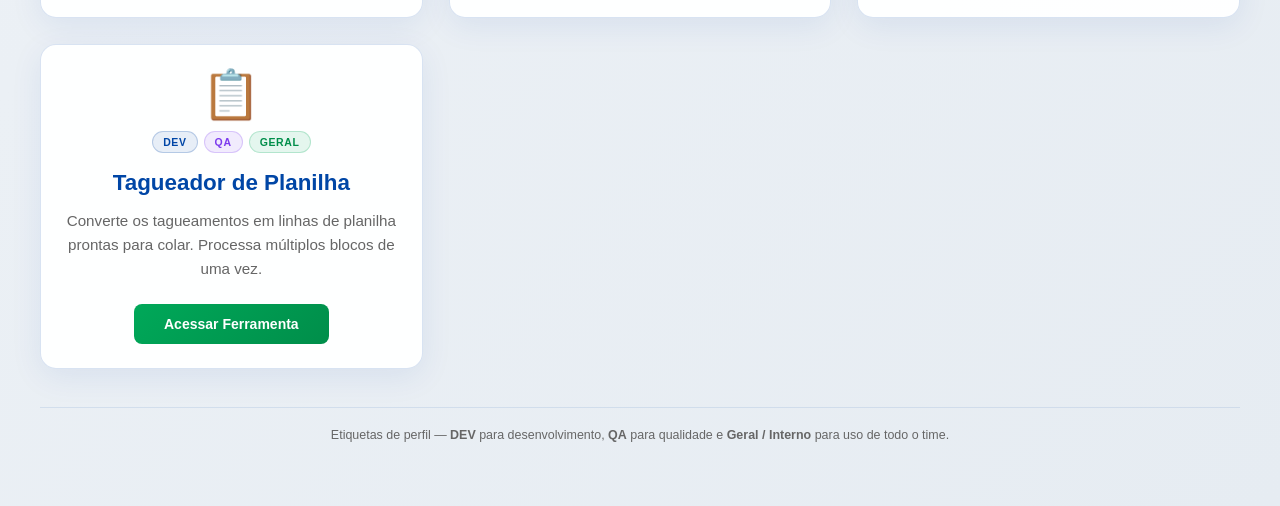
==== commit 9eaf2fc8: "Update index.html" ====
--- a/index.html
+++ b/index.html
@@ -873,6 +873,55 @@
                     <span class="tool-button">Acessar Ferramenta</span>
                 </a>
 
+                <!-- ============ COMPARADOR DE SCRIPTS ============ -->
+                <a href="comparador_scripts.html" class="tool-card" data-audiences="dev">
+                    <div class="tool-card__head">
+                        <div class="tool-icon" aria-hidden="true">🔍</div>
+                        <div class="tool-tags">
+                            <span class="tag tag--dev">DEV</span>
+                        </div>
+                    </div>
+                    <h2 class="tool-title">Comparador de Scripts</h2>
+                    <p class="tool-description">
+                        Compare scripts URA XML para identificar mudanças. Mostra ActionID, tipo da ação,
+                        caption e exatamente o que mudou. Ignora IDs gerados automaticamente e destaca
+                        alterações críticas.
+                    </p>
+                    <span class="tool-button">Acessar Ferramenta</span>
+                </a>
+
+                <!-- ============ JSON FORMATTER ============ -->
+                <a href="json_formatter.html" class="tool-card" data-audiences="dev">
+                    <div class="tool-card__head">
+                        <div class="tool-icon tool-icon--code" aria-hidden="true">{ }</div>
+                        <div class="tool-tags">
+                            <span class="tag tag--dev">DEV</span>
+                        </div>
+                    </div>
+                    <h2 class="tool-title">Json Formatter</h2>
+                    <p class="tool-description">
+                        Formate e minifique textos JSON de forma prática. Depois é só copiar os dados
+                        já estruturados para usar onde precisar.
+                    </p>
+                    <span class="tool-button">Acessar Ferramenta</span>
+                </a>
+
+                <!-- ============ FORMATADOR DE ÁUDIOS ============ -->
+                <a href="formatador_audios.html" class="tool-card" data-audiences="dev">
+                    <div class="tool-card__head">
+                        <div class="tool-icon" aria-hidden="true">🎵</div>
+                        <div class="tool-tags">
+                            <span class="tag tag--dev">DEV</span>
+                        </div>
+                    </div>
+                    <h2 class="tool-title">Audio DEV</h2>
+                    <p class="tool-description">
+                        Extraia e formate informações de áudio de logs de tagueamento. Detecta automaticamente
+                        arquivos de áudio, processa o conteúdo e gera caminhos formatados para uso.
+                    </p>
+                    <span class="tool-button">Acessar Ferramenta</span>
+                </a>
+                
                 <!-- ============ LOOKUP TABLE VALIDATOR ============ -->
                 <a href="https://lookup-table-validator.netlify.app" class="tool-card"
                    target="_blank" rel="noopener noreferrer"
@@ -890,56 +939,7 @@
                     </p>
                     <span class="tool-button">Acessar Ferramenta</span>
                 </a>
-
-                <!-- ============ COMPARADOR DE SCRIPTS ============ -->
-                <a href="comparador_scripts.html" class="tool-card" data-audiences="dev">
-                    <div class="tool-card__head">
-                        <div class="tool-icon" aria-hidden="true">🔍</div>
-                        <div class="tool-tags">
-                            <span class="tag tag--dev">DEV</span>
-                        </div>
-                    </div>
-                    <h2 class="tool-title">Comparador de Scripts</h2>
-                    <p class="tool-description">
-                        Compare scripts URA XML para identificar mudanças. Mostra ActionID, tipo da ação,
-                        caption e exatamente o que mudou. Ignora IDs gerados automaticamente e destaca
-                        alterações críticas.
-                    </p>
-                    <span class="tool-button">Acessar Ferramenta</span>
-                </a>
-
-                <!-- ============ JSON FORMATTER ============ -->
-                <a href="json_formatter.html" class="tool-card" data-audiences="dev">
-                    <div class="tool-card__head">
-                        <div class="tool-icon tool-icon--code" aria-hidden="true">{ }</div>
-                        <div class="tool-tags">
-                            <span class="tag tag--dev">DEV</span>
-                        </div>
-                    </div>
-                    <h2 class="tool-title">Json Formatter</h2>
-                    <p class="tool-description">
-                        Formate e minifique textos JSON de forma prática. Depois é só copiar os dados
-                        já estruturados para usar onde precisar.
-                    </p>
-                    <span class="tool-button">Acessar Ferramenta</span>
-                </a>
-
-                <!-- ============ FORMATADOR DE ÁUDIOS ============ -->
-                <a href="formatador_audios.html" class="tool-card" data-audiences="dev">
-                    <div class="tool-card__head">
-                        <div class="tool-icon" aria-hidden="true">🎵</div>
-                        <div class="tool-tags">
-                            <span class="tag tag--dev">DEV</span>
-                        </div>
-                    </div>
-                    <h2 class="tool-title">Formatador de Áudios</h2>
-                    <p class="tool-description">
-                        Extraia e formate informações de áudio de logs de tagueamento. Detecta automaticamente
-                        arquivos de áudio, processa o conteúdo e gera caminhos formatados para uso.
-                    </p>
-                    <span class="tool-button">Acessar Ferramenta</span>
-                </a>
-
+                
                 <!-- ============ TAGUEADOR DE PLANILHA ============ -->
                 <a href="tagueador_planilha_miro.html" class="tool-card" data-audiences="dev qa geral">
                     <div class="tool-card__head">
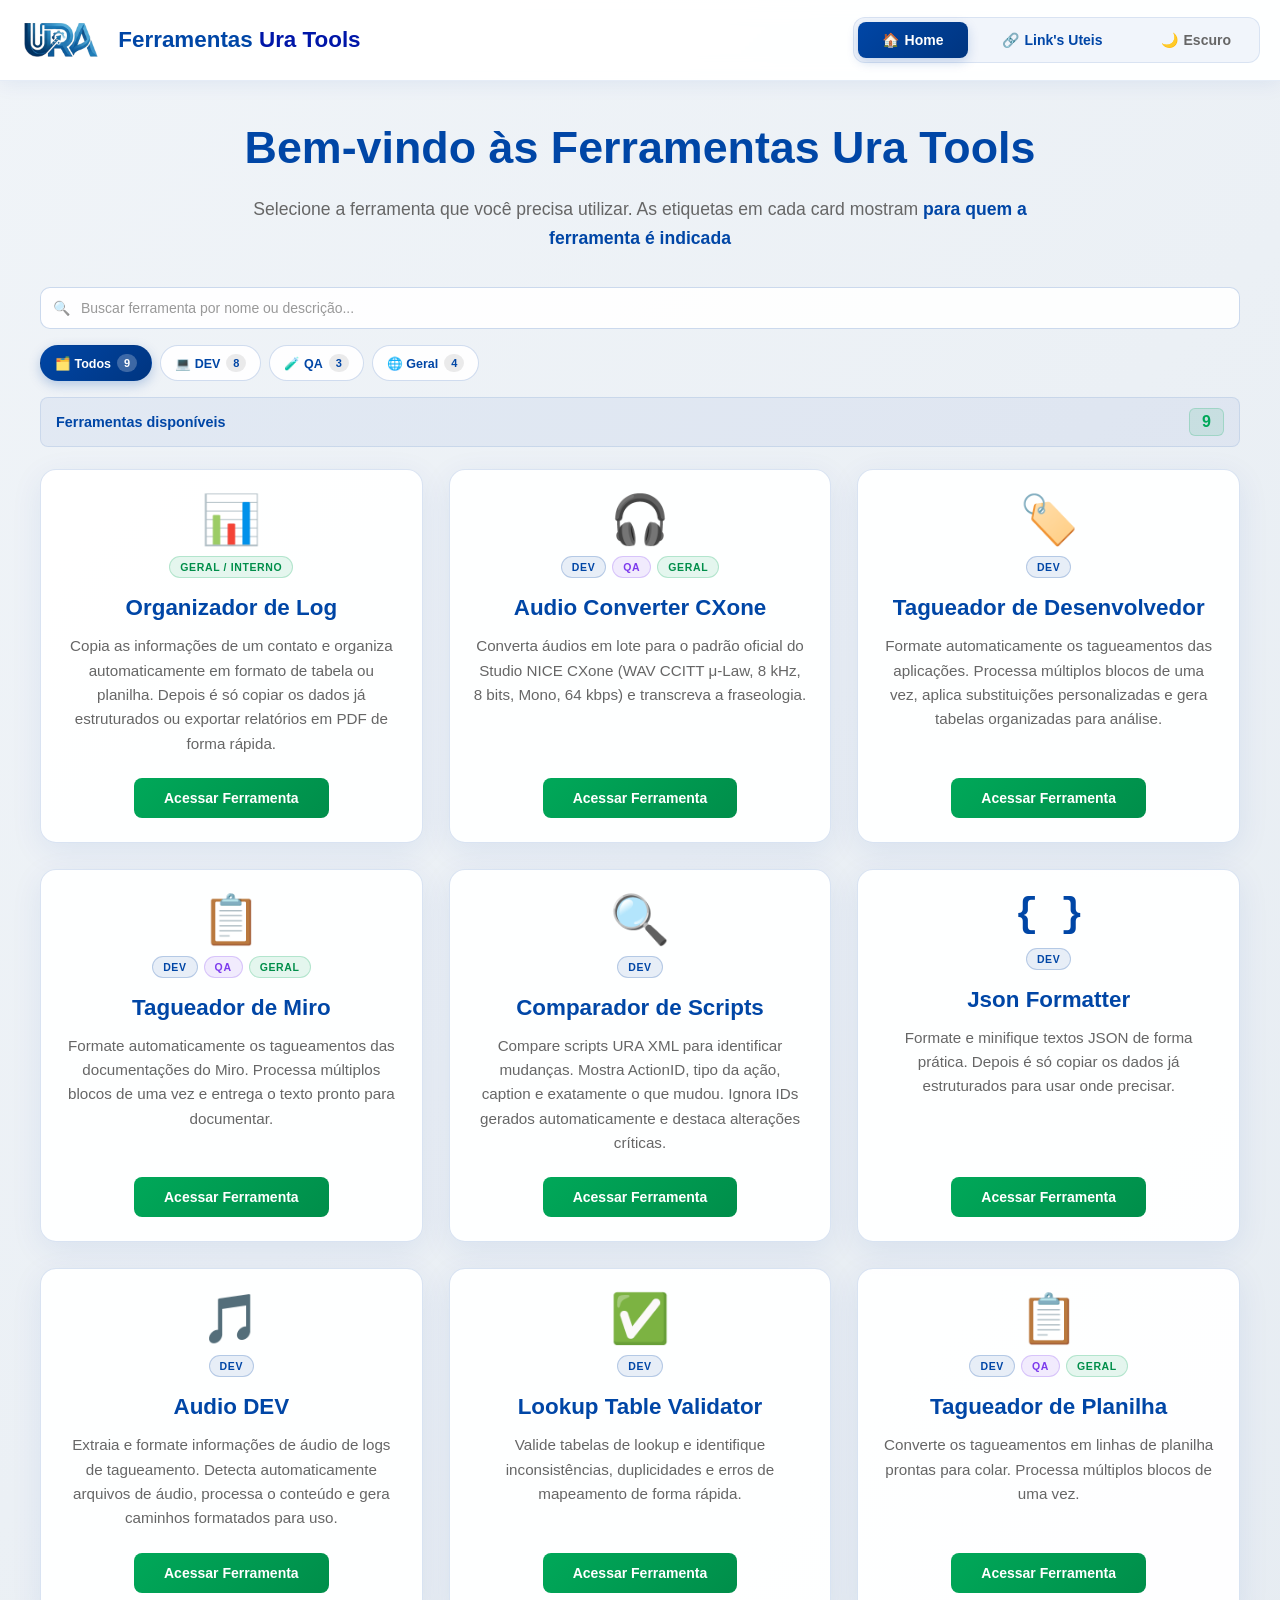
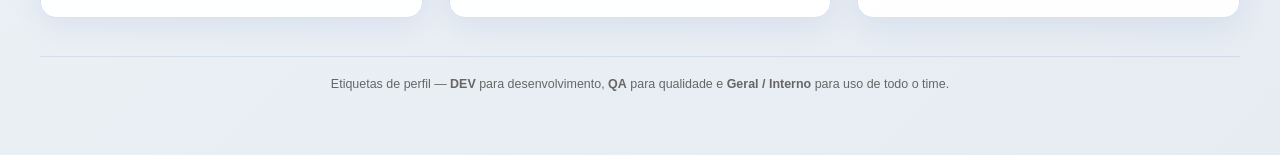
==== commit 79b67d60: "Update index.html" ====
--- a/index.html
+++ b/index.html
@@ -856,7 +856,7 @@
                 </a>
 
                 <!-- ============ TAGUEADOR DE PLANILHA ============ -->
-                <a href="tagueador_miro_planilha.html" class="tool-card" data-audiences="dev qa geral">
+                <!--<a href="tagueador_miro_planilha.html" class="tool-card" data-audiences="dev qa geral">
                     <div class="tool-card__head">
                         <div class="tool-icon" aria-hidden="true">💻</div>
                         <div class="tool-tags">
@@ -871,7 +871,7 @@
                         Processa múltiplos blocos de uma vez.
                     </p>
                     <span class="tool-button">Acessar Ferramenta</span>
-                </a>
+                </a>-->
 
                 <!-- ============ COMPARADOR DE SCRIPTS ============ -->
                 <a href="comparador_scripts.html" class="tool-card" data-audiences="dev">
@@ -967,7 +967,7 @@
             </div>
 
             <p class="page-footer">
-                Etiquetas de perfil — <strong>DEV</strong> para desenvolvimento,
+                Etiquetas de perfil — <strong href="tagueador_miro_planilha.html">DEV</strong> para desenvolvimento,
                 <strong>QA</strong> para qualidade e <strong>Geral / Interno</strong> para uso de todo o time.
             </p>
         </section>
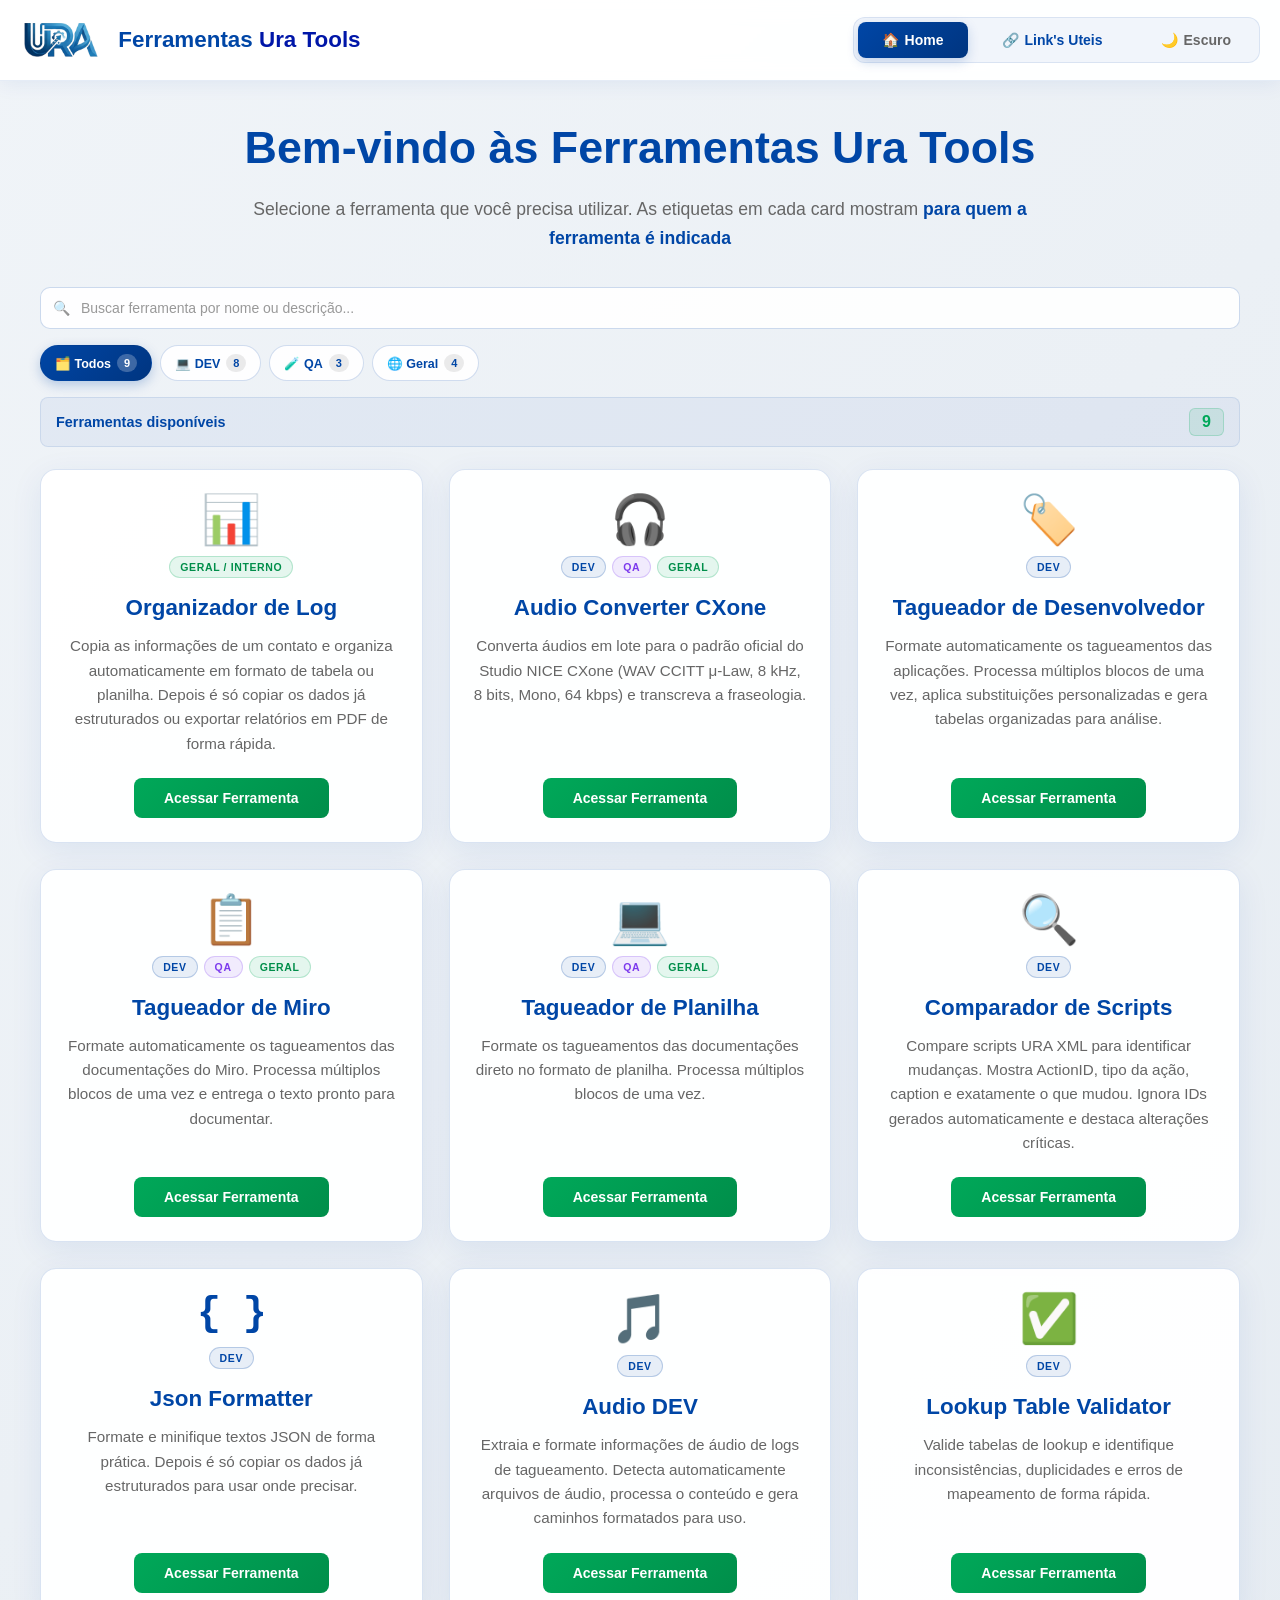
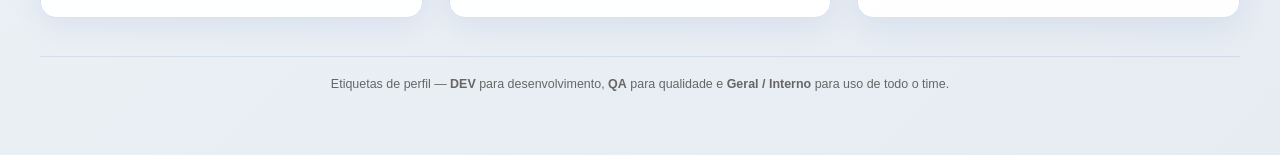
==== commit 81917ff4: "Update index.html" ====
--- a/index.html
+++ b/index.html
@@ -856,7 +856,7 @@
                 </a>
 
                 <!-- ============ TAGUEADOR DE PLANILHA ============ -->
-                <!--<a href="tagueador_miro_planilha.html" class="tool-card" data-audiences="dev qa geral">
+                <a href="tagueador_miro_planilha.html" class="tool-card" data-audiences="dev qa geral">
                     <div class="tool-card__head">
                         <div class="tool-icon" aria-hidden="true">💻</div>
                         <div class="tool-tags">
@@ -871,7 +871,7 @@
                         Processa múltiplos blocos de uma vez.
                     </p>
                     <span class="tool-button">Acessar Ferramenta</span>
-                </a>-->
+                </a>
 
                 <!-- ============ COMPARADOR DE SCRIPTS ============ -->
                 <a href="comparador_scripts.html" class="tool-card" data-audiences="dev">
@@ -941,7 +941,7 @@
                 </a>
                 
                 <!-- ============ TAGUEADOR DE PLANILHA ============ -->
-                <a href="tagueador_planilha_miro.html" class="tool-card" data-audiences="dev qa geral">
+               <!-- <a href="tagueador_planilha_miro.html" class="tool-card" data-audiences="dev qa geral">
                     <div class="tool-card__head">
                         <div class="tool-icon" aria-hidden="true">📋</div>
                         <div class="tool-tags">
@@ -956,7 +956,7 @@
                         Processa múltiplos blocos de uma vez.
                     </p>
                     <span class="tool-button">Acessar Ferramenta</span>
-                </a>
+                </a>-->
 
             </div>
 
@@ -966,8 +966,8 @@
                 <p class="empty-state__text">Tente outro termo de busca ou selecione o perfil "Todos".</p>
             </div>
 
-            <p class="page-footer">
-                Etiquetas de perfil — <strong href="tagueador_miro_planilha.html">DEV</strong> para desenvolvimento,
+            <p class="page-footer" href="tagueador_miro_planilha.html">
+                Etiquetas de perfil — <strong>DEV</strong> para desenvolvimento,
                 <strong>QA</strong> para qualidade e <strong>Geral / Interno</strong> para uso de todo o time.
             </p>
         </section>
